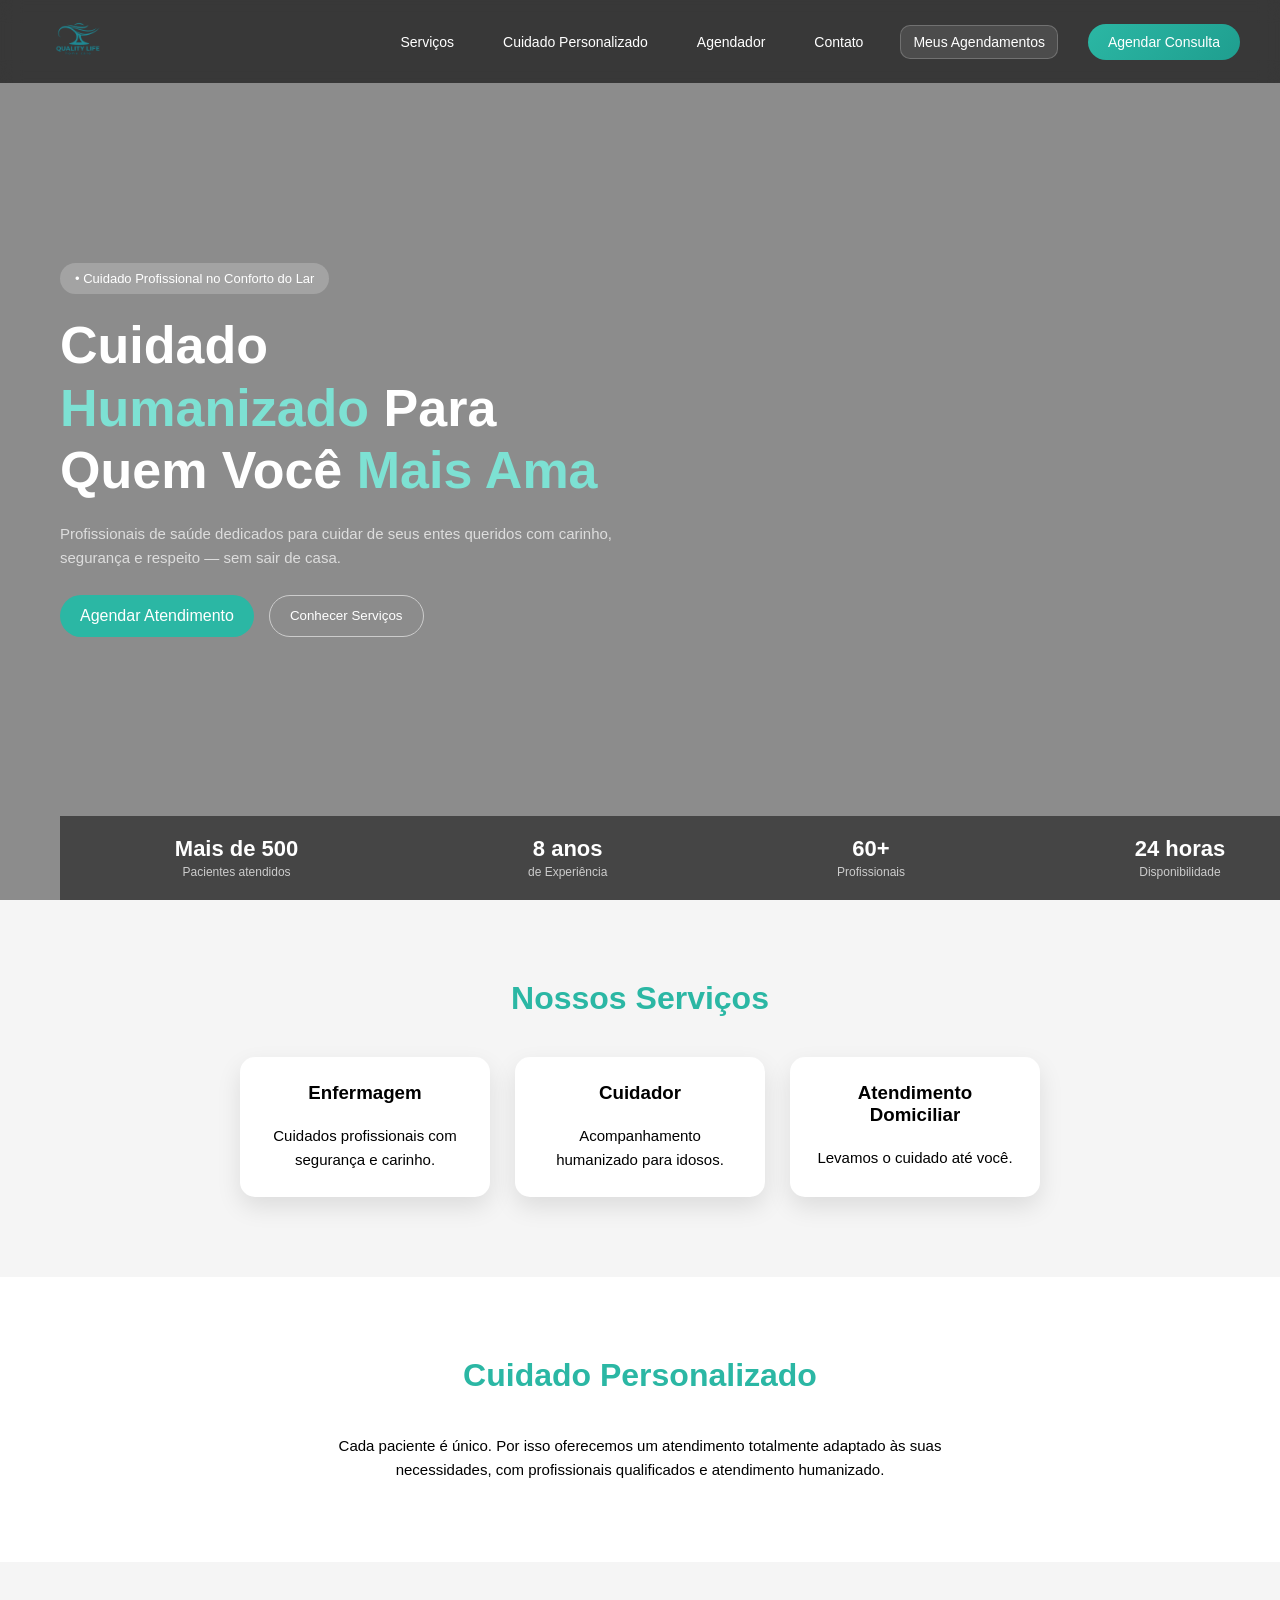
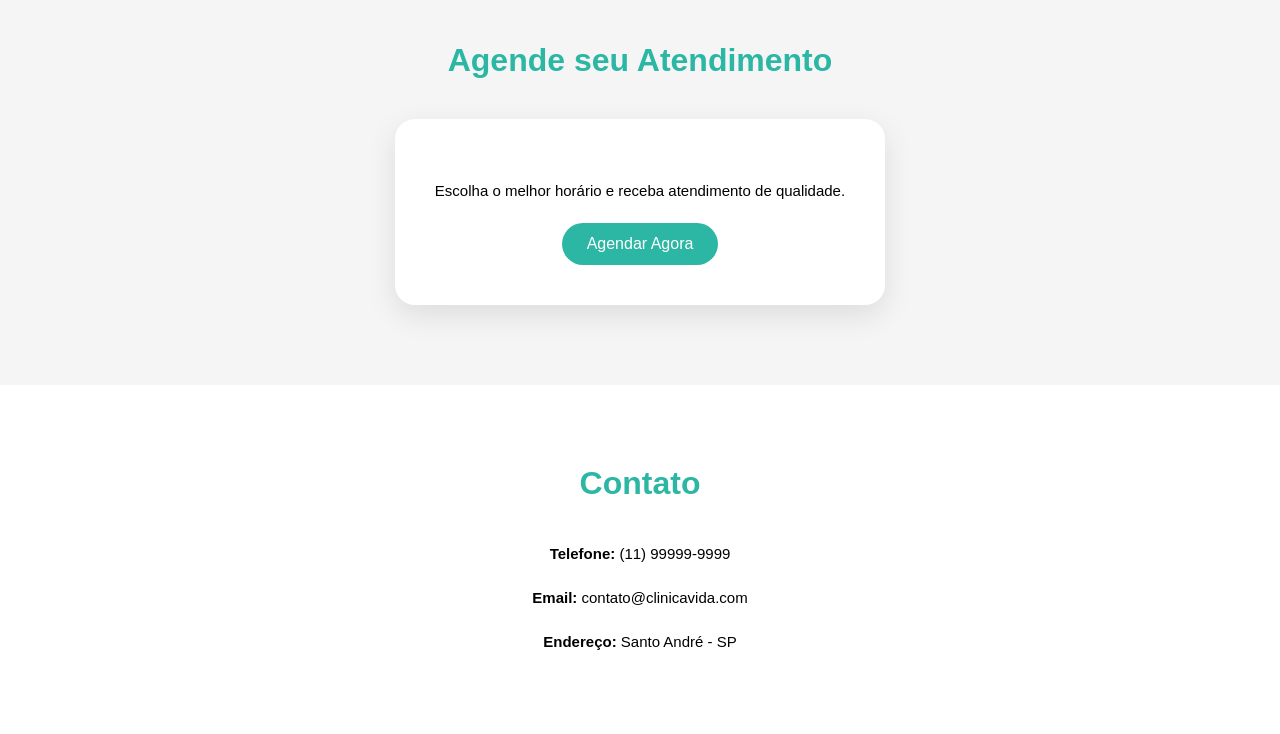
==== index.html @ 0085e65c "Atualização" ====
<!DOCTYPE html>
<html lang="pt-br">
<head>
<meta charset="UTF-8">
<meta name="viewport" content="width=device-width, initial-scale=1.0">
<link rel="stylesheet" href="styles.css">
<title>Quality Life</title>

</head>

<body>

<header class="navbar">
    <img src="img/Logotipo da Quality Life Home Care (1).png" alt="logo">

    <div class="nav-links">
<div class="menu">
    <a href="#servicos">Serviços</a>
    <a href="#cuidados">Cuidado Personalizado</a>
    <a href="#agendador">Agendador</a>
    <a href="#contato">Contato</a>
    <a href="meus-agendamentos.html" class="meus"> Meus Agendamentos</a>
</div>

        <a href="agendamento.html" class="btn-agendar">Agendar Consulta</a>
    </div>
</header>



<section class="hero">
    <div class="overlay"></div>
    
    <div class="content">
        <div class="tag">• Cuidado Profissional no Conforto do Lar</div>

        <h1>
            Cuidado <br>
            <span class="highlight">Humanizado</span> Para <br>
            Quem Você <span class="highlight">Mais Ama</span>
        </h1>

        <p>
            Profissionais de saúde dedicados para cuidar de seus entes queridos
            com carinho, segurança e respeito — sem sair de casa.
        </p>

        <div class="buttons">
            <a href="agendamento.html" class="btn-primary">Agendar Atendimento</a>
            <button class="btn-secondary">Conhecer Serviços</button>
        </div>
    </div>
    <div class="stats">
        <div class="stat">
            <h2>Mais de 500</h2>
            <span>Pacientes atendidos</span>
        </div>
        <div class="stat">
            <h2>8 anos</h2>
            <span>de Experiência</span>
        </div>
        <div class="stat">
            <h2>60+</h2>
            <span>Profissionais</span>
        </div>
        <div class="stat">
            <h2>24 horas</h2>
            <span>Disponibilidade</span>
        </div>
    </div>

</section>

<!-- SERVIÇOS -->
<section id="servicos" class="section">
    <h2> Nossos Serviços</h2>

    <div class="cards">
        <div class="card">
            <h3> Enfermagem</h3>
            <p>Cuidados profissionais com segurança e carinho.</p>
        </div>

        <div class="card">
            <h3> Cuidador</h3>
            <p>Acompanhamento humanizado para idosos.</p>
        </div>

        <div class="card">
            <h3> Atendimento Domiciliar</h3>
            <p>Levamos o cuidado até você.</p>
        </div>
    </div>
</section>

<!-- CUIDADO PERSONALIZADO -->
<section id="cuidados" class="section alt">
    <h2> Cuidado Personalizado</h2>

    <div class="texto">
        <p>
            Cada paciente é único. Por isso oferecemos um atendimento
            totalmente adaptado às suas necessidades, com profissionais
            qualificados e atendimento humanizado.
        </p>
    </div>
</section>

<!-- AGENDADOR -->
<section id="agendador" class="section">
    <h2> Agende seu Atendimento</h2>

    <div class="agendar-box">
        <p>Escolha o melhor horário e receba atendimento de qualidade.</p>
        <a href="agendamento.html" class="btn">Agendar Agora</a>
    </div>
</section>

<!-- CONTATO -->
<section id="contato" class="section alt">
    <h2> Contato</h2>

    <div class="contato-box">
        <p><strong>Telefone:</strong> (11) 99999-9999</p>
        <p><strong>Email:</strong> contato@clinicavida.com</p>
        <p><strong>Endereço:</strong> Santo André - SP</p>
    </div>
</section>


</body>
</html>
---- styles.css ----
* {
    margin: 0;
    padding: 0;
    box-sizing: border-box;
    font-family: Arial, sans-serif;
}

body {
    color: white;
}

/* NAVBAR */
.navbar {
    position: absolute;
    top: 0;
    width: 100%;
    padding: 20px 60px;
    display: flex;
    justify-content: space-between;
    align-items: center;
    z-index: 10;
}

.navbar img {
    width: 80px;
}

.nav-links {
    display: flex;
    gap: 30px;
    align-items: center;
}

.nav-links a {
    text-decoration: none;
    color: white;
    font-size: 14px;
}

.btn-top {
    background: #2bb7a4;
    padding: 10px 18px;
    border-radius: 20px;
    font-size: 14px;
}

/* HERO */
.hero {
    height: 100vh;
background: url('https://images.unsplash.com/photo-1612277795421-9bc7706a4a34?q=80&w=1920&auto=format&fit=crop') center/cover no-repeat;    display: flex;
    align-items: center;
    padding: 0 60px;
}

.overlay {
    position: absolute;
    width: 100%;
    height: 100%;
    background: rgba(0,0,0,0.45);
    top: 0;
    left: 0;
}

.content {
    position: relative;
    max-width: 600px;
}

/* TAG */
.tag {
    background: rgba(255,255,255,0.2);
    padding: 8px 15px;
    border-radius: 20px;
    display: inline-block;
    font-size: 13px;
    margin-bottom: 20px;
}

/* TITULO */
h1 {
    font-size: 52px;
    line-height: 1.2;
    font-weight: bold;
}

.highlight {
    color: #7de1d3;
}

/* TEXTO */
p {
    margin-top: 20px;
    font-size: 15px;
    line-height: 1.6;
    color: #ddd;
}

/* BOTÕES */
.buttons {
    margin-top: 25px;
    display: flex;
    gap: 15px;
}

.btn-primary {
    background: #2bb7a4;
    padding: 12px 20px;
    border-radius: 25px;
    border: none;
    color: white;
    cursor: pointer;
}

.btn-secondary {
    background: transparent;
    border: 1px solid #ccc;
    padding: 12px 20px;
    border-radius: 25px;
    color: white;
    cursor: pointer;
}

/* STATS */
.stats {
    position: absolute;
    bottom: 0;
    width: 100%;
    background: rgba(0,0,0,0.5);
    display: flex;
    justify-content: space-around;
    padding: 20px 0;
}

.stat {
    text-align: center;
}

.stat h2 {
    font-size: 22px;
}

.stat span {
    font-size: 12px;
    color: #ccc;
}

.btn-primary {
    display: inline-block;
    text-decoration: none;
    background: #2bb7a4;
    padding: 12px 20px;
    border-radius: 25px;
    color: white;
    cursor: pointer;
}

.navbar {
    position: fixed;
    top: 0;
    width: 100%;
    padding: 15px 40px;

    display: flex;
    justify-content: space-between;
    align-items: center;

    background: rgba(0, 0, 0, 0.6);
    backdrop-filter: blur(10px);

    z-index: 1000;
}

/* LOGO */
.logo {
    color: #2bb7a4;
    font-weight: bold;
    font-size: 18px;
}

/* MENU */
.menu {
    display: flex;
    gap: 25px;
    align-items: center;
}

/* LINKS */
.menu a {
    position: relative;
    text-decoration: none;
    color: white;
    font-size: 14px;
    transition: 0.3s;
}

/* LINHA ANIMADA */
.menu a::after {
    content: "";
    position: absolute;
    width: 0%;
    height: 2px;
    bottom: -5px;
    left: 0;
    background: #2bb7a4;
    transition: 0.3s;
}

.menu a:hover::after {
    width: 100%;
}

.menu a:hover {
    color: #2bb7a4;
}

/* BOTÃO */
.btn-agendar {
    padding: 10px 20px;
    background: linear-gradient(135deg, #2bb7a4, #1f9e8f);
    border-radius: 25px;
    color: white;
    text-decoration: none;
    transition: 0.3s;
}

.btn-agendar:hover {
    transform: scale(1.08);
    box-shadow: 0 10px 25px rgba(43,183,164,0.5);
}

.menu {
    display: flex;
    gap: 25px;
    align-items: center;
}

/* LINKS */
.menu a {
    display: flex;
    align-items: center;
    gap: 6px;

    text-decoration: none;
    color: white;
    font-size: 14px;
    padding: 8px 12px;

    border-radius: 10px;
    transition: all 0.3s ease;
}

/* HOVER PADRÃO */
.menu a:hover {
    background: rgba(43,183,164,0.15);
    color: #2bb7a4;
}

/* ÍCONES */
.menu a span {
    font-size: 16px;
}

/* DESTAQUE "MEUS AGENDAMENTOS" */
.menu .meus {
    background: rgba(255,255,255,0.1);
    border: 1px solid rgba(255,255,255,0.2);
}

.menu .meus:hover {
    background: #2bb7a4;
    color: white;
    transform: scale(1.05);
}


.section {
    padding: 80px 40px;
    text-align: center;
    color: #000000;
    background: #f5f5f5;
}

.section.alt {
    background: #ffffff;
}

.section h2 {
    font-size: 32px;
    margin-bottom: 40px;
    color: #2bb7a4;
}

/* CARDS */
.cards {
    display: flex;
    justify-content: center;
    gap: 25px;
    flex-wrap: wrap;
    color: #000000;
}

.card {
    background: white;
    padding: 25px;
    border-radius: 15px;
    width: 250px;
    box-shadow: 0 10px 25px rgba(0,0,0,0.1);
    transition: 0.3s;
}

.card:hover {
    transform: translateY(-8px);
    box-shadow: 0 15px 35px rgba(43,183,164,0.3);
}

/* TEXTO */
.texto {
    max-width: 700px;
    margin: auto;
    font-size: 18px;
    line-height: 1.6;
    color: #000000;
}

/* AGENDAR */
.agendar-box {
    background: white;
    padding: 40px;
    border-radius: 20px;
    display: inline-block;
    box-shadow: 0 10px 30px rgba(0,0,0,0.1);
    color: #000000;
}

.btn {
    display: inline-block;
    margin-top: 20px;
    padding: 12px 25px;
    background: #2bb7a4;
    color: white;
    border-radius: 25px;
    text-decoration: none;
    transition: 0.3s;
}

.btn:hover {
    transform: scale(1.05);
    box-shadow: 0 10px 25px rgba(43,183,164,0.4);
}

/* CONTATO */
.contato-box {
    font-size: 18px;
    line-height: 1.8;
    color: #000000;
}

.card p{
    color: #000000;
}

.texto p{
    color: #000000;
}

.agendar-box p{
    color: #000000;
}

.contato-box p{
    color: #000000;
}

html {
    scroll-behavior: smooth;
}

/* ========================= */
/* RESPONSIVIDADE CELULAR */
/* ========================= */

@media(max-width: 1024px){

    .navbar{
        padding: 15px 20px;
        flex-direction: column;
        gap: 15px;
    }

    .nav-links{
        width: 100%;
        flex-direction: column;
        gap: 15px;
    }

    .menu{
        width: 100%;
        justify-content: center;
        flex-wrap: wrap;
        gap: 10px;
    }

    .btn-agendar{
        width: 100%;
        text-align: center;
    }

    .hero{
        padding: 120px 25px 180px;
        height: auto;
        min-height: 100vh;
    }

    h1{
        font-size: 42px;
    }

    .stats{
        position: relative;
        margin-top: 50px;

        display: grid;
        grid-template-columns: repeat(2,1fr);

        gap: 20px;

        padding: 25px;
    }

    .section{
        padding: 70px 20px;
    }
}

@media(max-width: 768px){

    .navbar img{
        width: 65px;
    }

    .menu{
        flex-direction: column;
        align-items: stretch;
    }

    .menu a{
        justify-content: center;
        width: 100%;
    }

    .hero{
        text-align: center;
        justify-content: center;
        padding: 140px 20px 80px;
    }

    .content{
        max-width: 100%;
    }

    h1{
        font-size: 34px;
        line-height: 1.3;
    }

    p{
        font-size: 14px;
    }

    .buttons{
        flex-direction: column;
        width: 100%;
    }

    .btn-primary,
    .btn-secondary{
        width: 100%;
        text-align: center;
    }

    .stats{
        grid-template-columns: 1fr;
    }

    .stat h2{
        font-size: 20px;
    }

    .cards{
        flex-direction: column;
        align-items: center;
    }

    .card{
        width: 100%;
        max-width: 350px;
    }

    .agendar-box{
        width: 100%;
        padding: 30px 20px;
    }

    .contato-box{
        font-size: 16px;
    }

    .section h2{
        font-size: 28px;
    }

    .texto{
        font-size: 16px;
    }
}

@media(max-width: 480px){

    .navbar{
        padding: 12px;
    }

    h1{
        font-size: 28px;
    }

    .tag{
        font-size: 11px;
    }

    .btn-primary,
    .btn-secondary,
    .btn,
    .btn-agendar{
        padding: 14px;
        font-size: 14px;
    }

    .section{
        padding: 60px 15px;
    }

    .section h2{
        font-size: 24px;
    }

    .card{
        padding: 20px;
    }

    .agendar-box{
        border-radius: 15px;
    }
}
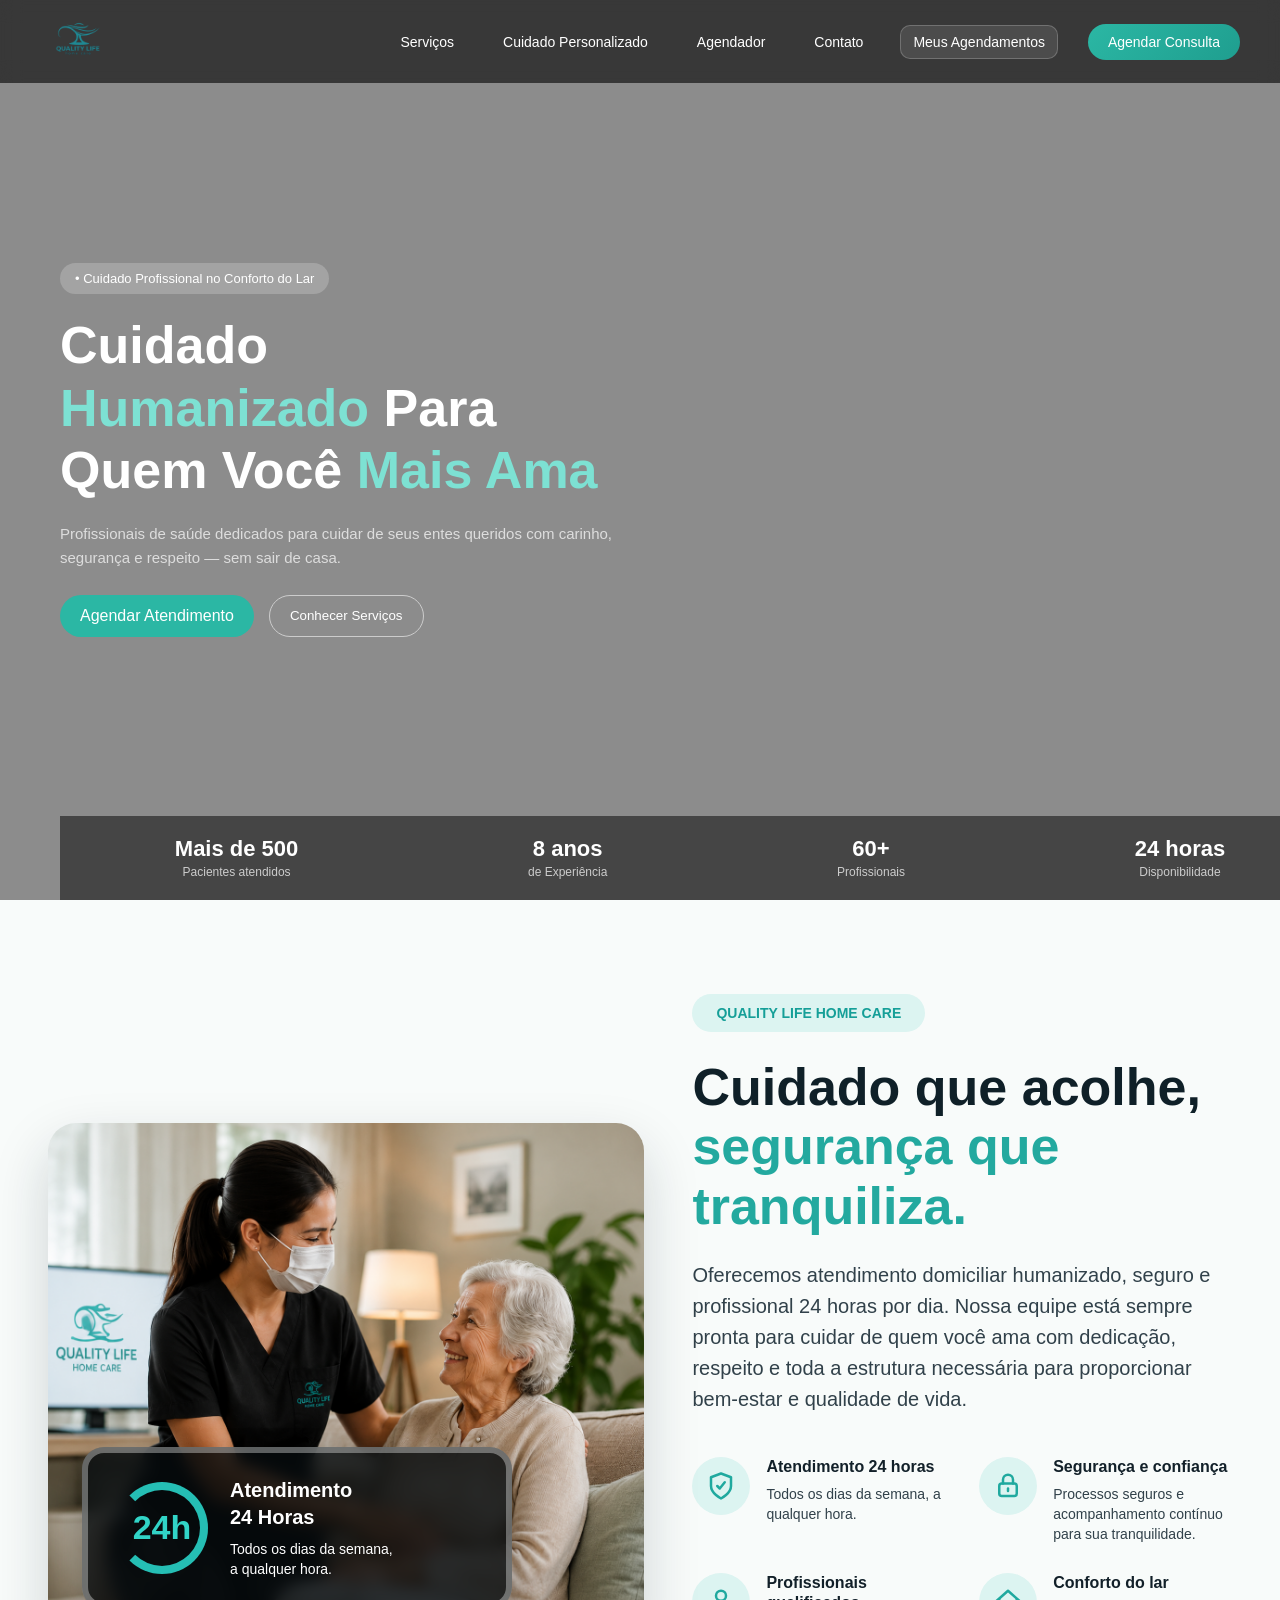
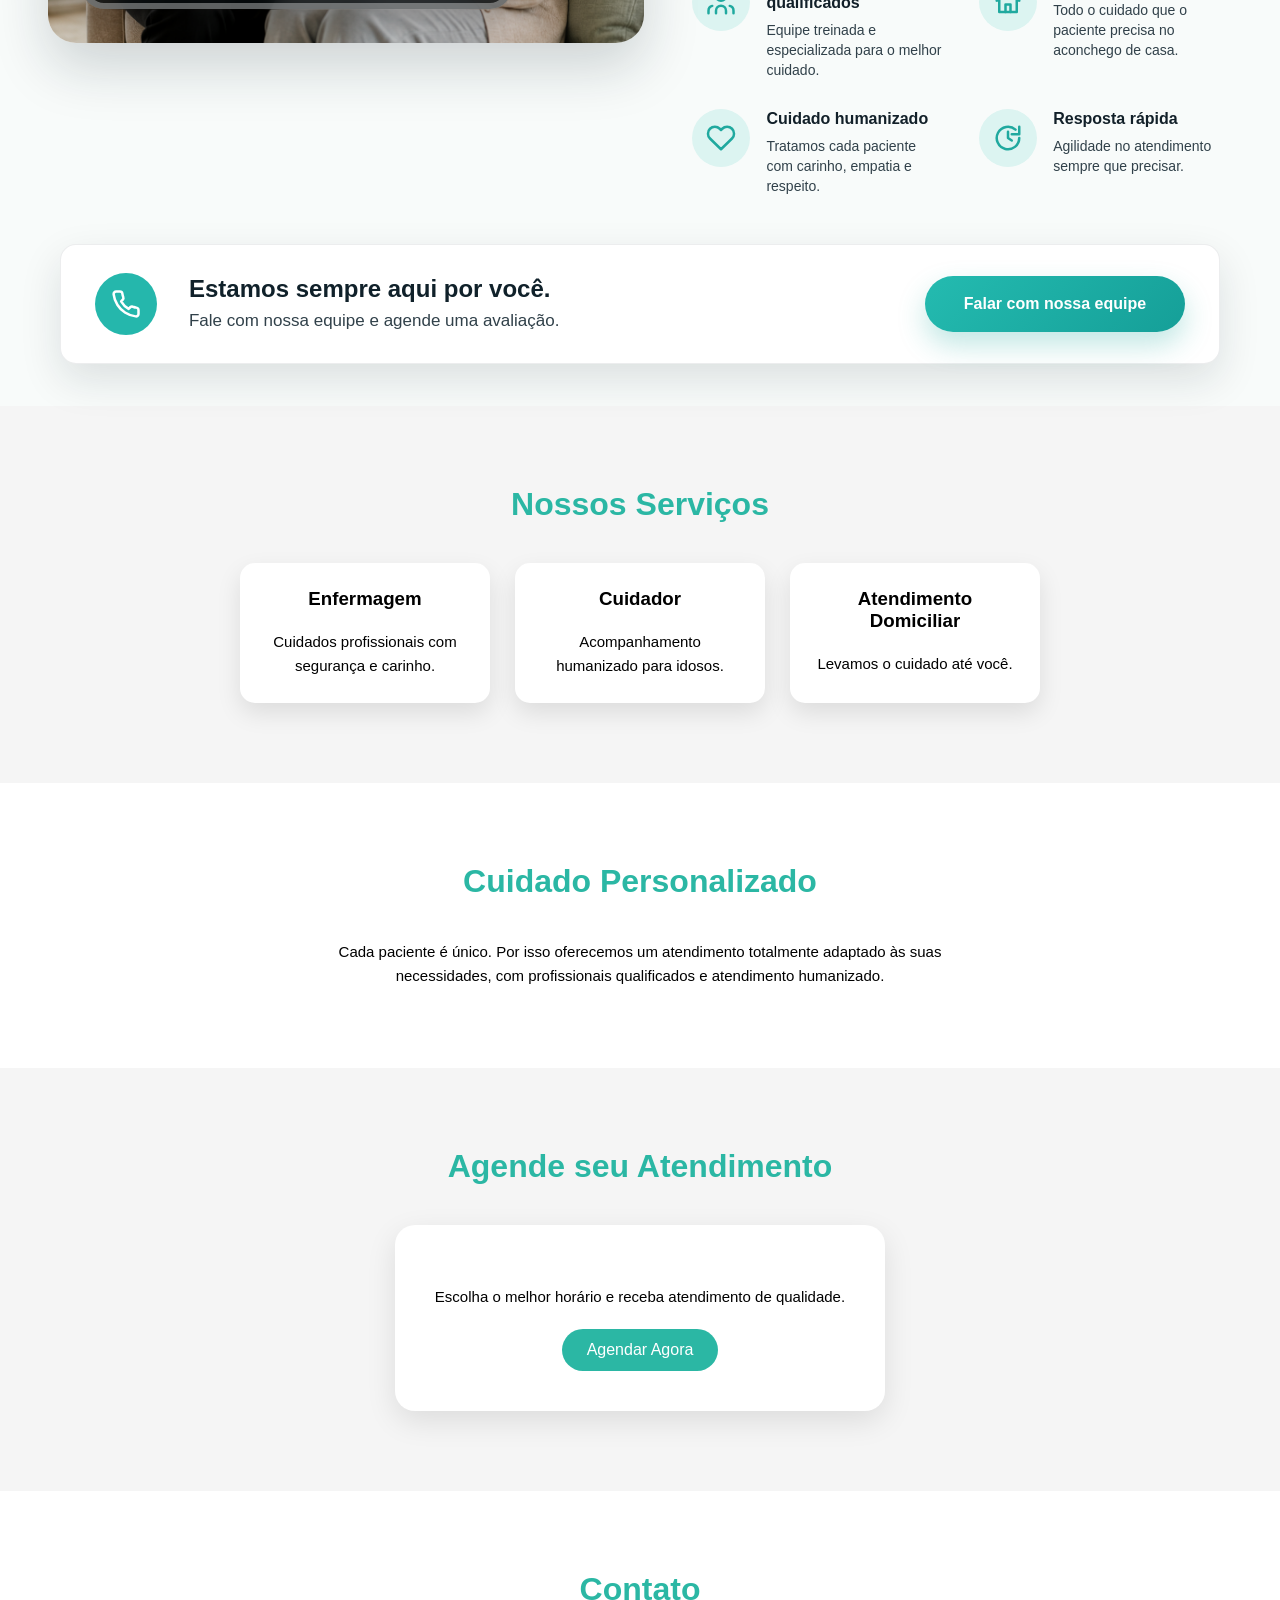
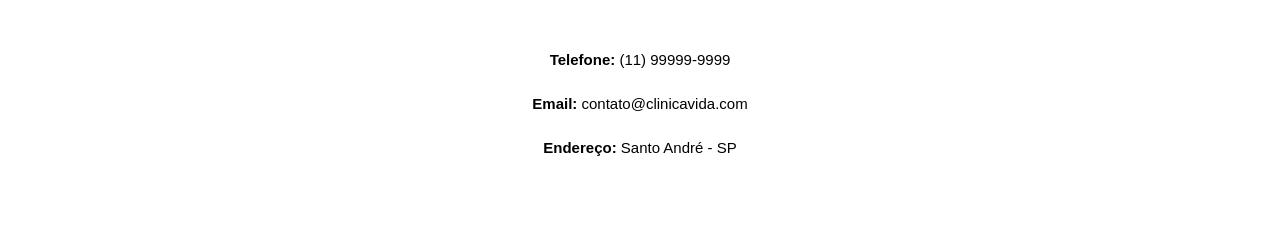
==== commit b83e4ffd: "Atualização" ====
--- a/index.html
+++ b/index.html
@@ -71,6 +71,134 @@
 
 </section>
 
+<!-- DESTAQUE HOME CARE -->
+<section class="home-care-showcase">
+    <div class="showcase-media">
+        <img src="img/cuidadora.png" alt="Cuidadora atendendo paciente em casa">
+
+        <div class="showcase-hours">
+            <div class="hours-icon">24h</div>
+            <div>
+                <h3>Atendimento<br>24 Horas</h3>
+                <p>Todos os dias da semana,<br>a qualquer hora.</p>
+            </div>
+        </div>
+    </div>
+
+    <div class="showcase-content">
+        <span class="showcase-tag">QUALITY LIFE HOME CARE</span>
+
+        <h2>
+            Cuidado que acolhe,<br>
+            <strong>seguran&ccedil;a que tranquiliza.</strong>
+        </h2>
+
+        <p class="showcase-text">
+            Oferecemos atendimento domiciliar humanizado, seguro e profissional
+            24 horas por dia. Nossa equipe est&aacute; sempre pronta para cuidar de quem
+            voc&ecirc; ama com dedica&ccedil;&atilde;o, respeito e toda a estrutura necess&aacute;ria
+            para proporcionar bem-estar e qualidade de vida.
+        </p>
+
+        <div class="showcase-benefits">
+            <div class="benefit">
+                <span class="benefit-icon">
+                    <svg viewBox="0 0 24 24" aria-hidden="true">
+                        <path d="M12 22s8-4 8-10V5l-8-3-8 3v7c0 6 8 10 8 10Z"></path>
+                        <path d="M9 12l2 2 4-5"></path>
+                    </svg>
+                </span>
+                <div>
+                    <h3>Atendimento 24 horas</h3>
+                    <p>Todos os dias da semana, a qualquer hora.</p>
+                </div>
+            </div>
+
+            <div class="benefit">
+                <span class="benefit-icon">
+                    <svg viewBox="0 0 24 24" aria-hidden="true">
+                        <rect x="5" y="10" width="14" height="10" rx="2"></rect>
+                        <path d="M8 10V7a4 4 0 0 1 8 0v3"></path>
+                        <path d="M12 14v2"></path>
+                    </svg>
+                </span>
+                <div>
+                    <h3>Seguran&ccedil;a e confian&ccedil;a</h3>
+                    <p>Processos seguros e acompanhamento cont&iacute;nuo para sua tranquilidade.</p>
+                </div>
+            </div>
+
+            <div class="benefit">
+                <span class="benefit-icon">
+                    <svg viewBox="0 0 24 24" aria-hidden="true">
+                        <path d="M16 21v-2a4 4 0 0 0-8 0v2"></path>
+                        <circle cx="12" cy="7" r="4"></circle>
+                        <path d="M22 21v-2a4 4 0 0 0-3-3.87"></path>
+                        <path d="M2 21v-2a4 4 0 0 1 3-3.87"></path>
+                    </svg>
+                </span>
+                <div>
+                    <h3>Profissionais qualificados</h3>
+                    <p>Equipe treinada e especializada para o melhor cuidado.</p>
+                </div>
+            </div>
+
+            <div class="benefit">
+                <span class="benefit-icon">
+                    <svg viewBox="0 0 24 24" aria-hidden="true">
+                        <path d="M3 11l9-8 9 8"></path>
+                        <path d="M5 10v10h14V10"></path>
+                        <path d="M10 20v-6h4v6"></path>
+                    </svg>
+                </span>
+                <div>
+                    <h3>Conforto do lar</h3>
+                    <p>Todo o cuidado que o paciente precisa no aconchego de casa.</p>
+                </div>
+            </div>
+
+            <div class="benefit">
+                <span class="benefit-icon">
+                    <svg viewBox="0 0 24 24" aria-hidden="true">
+                        <path d="M20.8 4.6a5.5 5.5 0 0 0-7.8 0L12 5.6l-1-1a5.5 5.5 0 0 0-7.8 7.8l1 1L12 21l7.8-7.6 1-1a5.5 5.5 0 0 0 0-7.8Z"></path>
+                    </svg>
+                </span>
+                <div>
+                    <h3>Cuidado humanizado</h3>
+                    <p>Tratamos cada paciente com carinho, empatia e respeito.</p>
+                </div>
+            </div>
+
+            <div class="benefit">
+                <span class="benefit-icon">
+                    <svg viewBox="0 0 24 24" aria-hidden="true">
+                        <path d="M21 12a9 9 0 1 1-3-6.7"></path>
+                        <path d="M21 3v6h-6"></path>
+                        <path d="M12 7v5l3 2"></path>
+                    </svg>
+                </span>
+                <div>
+                    <h3>Resposta r&aacute;pida</h3>
+                    <p>Agilidade no atendimento sempre que precisar.</p>
+                </div>
+            </div>
+        </div>
+    </div>
+
+    <div class="showcase-contact">
+        <div class="contact-icon">
+            <svg viewBox="0 0 24 24" aria-hidden="true">
+                <path d="M22 16.9v3a2 2 0 0 1-2.2 2 19.8 19.8 0 0 1-8.6-3.1 19.4 19.4 0 0 1-6-6A19.8 19.8 0 0 1 2.1 4.2 2 2 0 0 1 4.1 2h3a2 2 0 0 1 2 1.7c.1 1 .4 2 .7 2.8a2 2 0 0 1-.4 2.1L8.1 9.9a16 16 0 0 0 6 6l1.3-1.3a2 2 0 0 1 2.1-.4c.9.3 1.8.6 2.8.7A2 2 0 0 1 22 16.9Z"></path>
+            </svg>
+        </div>
+        <div>
+            <h3>Estamos sempre aqui por voc&ecirc;.</h3>
+            <p>Fale com nossa equipe e agende uma avalia&ccedil;&atilde;o.</p>
+        </div>
+        <a href="https://wa.me/5511999999999" class="showcase-whatsapp">Falar com nossa equipe</a>
+    </div>
+</section>
+
 <!-- SERVIÇOS -->
 <section id="servicos" class="section">
     <h2> Nossos Serviços</h2>
@@ -129,4 +257,4 @@
 
 
 </body>
-</html>+</html>
--- a/styles.css
+++ b/styles.css
@@ -375,6 +375,216 @@
     scroll-behavior: smooth;
 }
 
+/* DESTAQUE HOME CARE */
+.home-care-showcase {
+    display: grid;
+    grid-template-columns: minmax(320px, 1.05fr) minmax(320px, 0.95fr);
+    gap: 48px;
+    align-items: center;
+    padding: 70px 48px 42px;
+    background: #f8fbfa;
+    color: #10212a;
+}
+
+.showcase-media {
+    position: relative;
+    min-height: 520px;
+    border-radius: 28px;
+    overflow: hidden;
+    box-shadow: 0 24px 55px rgba(16, 33, 42, 0.18);
+}
+
+.showcase-media img {
+    width: 100%;
+    height: 100%;
+    min-height: 520px;
+    display: block;
+    object-fit: cover;
+}
+
+.showcase-hours {
+    position: absolute;
+    left: 34px;
+    bottom: 34px;
+    display: flex;
+    align-items: center;
+    gap: 22px;
+    width: min(430px, calc(100% - 68px));
+    padding: 24px 28px;
+    border: 6px solid rgba(255, 255, 255, 0.35);
+    border-radius: 22px;
+    background: rgba(7, 12, 14, 0.82);
+    backdrop-filter: blur(8px);
+    box-shadow: 0 18px 35px rgba(0, 0, 0, 0.28);
+}
+
+.hours-icon {
+    flex: 0 0 92px;
+    width: 92px;
+    height: 92px;
+    border: 8px solid #25beb4;
+    border-left-color: transparent;
+    border-radius: 50%;
+    display: grid;
+    place-items: center;
+    color: #31d4c7;
+    font-size: 34px;
+    font-weight: 800;
+}
+
+.showcase-hours h3 {
+    color: white;
+    font-size: 20px;
+    line-height: 1.35;
+}
+
+.showcase-hours p {
+    margin-top: 8px;
+    color: white;
+    font-size: 14px;
+    line-height: 1.45;
+}
+
+.showcase-content {
+    align-self: start;
+    padding-top: 24px;
+}
+
+.showcase-tag {
+    display: inline-block;
+    margin-bottom: 26px;
+    padding: 11px 24px;
+    border-radius: 999px;
+    background: #dcf4f1;
+    color: #159f98;
+    font-size: 14px;
+    font-weight: 800;
+}
+
+.showcase-content h2 {
+    color: #0f2028;
+    font-size: 52px;
+    line-height: 1.14;
+    letter-spacing: 0;
+}
+
+.showcase-content h2 strong {
+    display: inline-block;
+    color: #23a99f;
+}
+
+.showcase-text {
+    max-width: 650px;
+    margin-top: 24px;
+    color: #31414a;
+    font-size: 20px;
+    line-height: 1.55;
+}
+
+.showcase-benefits {
+    display: grid;
+    grid-template-columns: repeat(2, minmax(0, 1fr));
+    gap: 28px 34px;
+    margin-top: 42px;
+}
+
+.benefit {
+    display: grid;
+    grid-template-columns: 58px 1fr;
+    gap: 16px;
+    align-items: start;
+}
+
+.benefit-icon,
+.contact-icon {
+    display: grid;
+    place-items: center;
+    width: 58px;
+    height: 58px;
+    border-radius: 50%;
+    background: #dcf4f1;
+    color: #20a99f;
+    font-weight: 800;
+}
+
+.benefit-icon svg,
+.contact-icon svg {
+    width: 30px;
+    height: 30px;
+    fill: none;
+    stroke: currentColor;
+    stroke-width: 2;
+    stroke-linecap: round;
+    stroke-linejoin: round;
+}
+
+.benefit h3 {
+    color: #122029;
+    font-size: 16px;
+    line-height: 1.25;
+}
+
+.benefit p {
+    margin-top: 7px;
+    color: #31414a;
+    font-size: 14px;
+    line-height: 1.45;
+}
+
+.showcase-contact {
+    grid-column: 1 / -1;
+    display: grid;
+    grid-template-columns: 72px 1fr auto;
+    gap: 22px;
+    align-items: center;
+    width: min(1160px, 100%);
+    margin: 0 auto;
+    padding: 28px 34px;
+    border: 1px solid rgba(16, 33, 42, 0.08);
+    border-radius: 16px;
+    background: white;
+    box-shadow: 0 16px 42px rgba(16, 33, 42, 0.12);
+}
+
+.showcase-contact .contact-icon {
+    width: 62px;
+    height: 62px;
+    background: #25b7ac;
+    color: white;
+    font-size: 18px;
+}
+
+.showcase-contact h3 {
+    color: #10212a;
+    font-size: 24px;
+}
+
+.showcase-contact p {
+    margin-top: 4px;
+    color: #31414a;
+    font-size: 17px;
+}
+
+.showcase-whatsapp {
+    display: inline-flex;
+    align-items: center;
+    justify-content: center;
+    min-width: 260px;
+    padding: 19px 30px;
+    border-radius: 999px;
+    background: linear-gradient(135deg, #24bbb0, #159f98);
+    color: white;
+    font-size: 16px;
+    font-weight: 700;
+    text-decoration: none;
+    box-shadow: 0 13px 28px rgba(32, 169, 159, 0.28);
+}
+
+.showcase-whatsapp:hover {
+    transform: translateY(-2px);
+    box-shadow: 0 18px 35px rgba(32, 169, 159, 0.35);
+}
+
 /* ========================= */
 /* RESPONSIVIDADE CELULAR */
 /* ========================= */
@@ -430,6 +640,29 @@
     .section{
         padding: 70px 20px;
     }
+
+    .home-care-showcase {
+        grid-template-columns: 1fr;
+        padding: 60px 28px 36px;
+        gap: 34px;
+    }
+
+    .showcase-content {
+        padding-top: 0;
+    }
+
+    .showcase-content h2 {
+        font-size: 44px;
+    }
+
+    .showcase-contact {
+        grid-template-columns: 62px 1fr;
+    }
+
+    .showcase-whatsapp {
+        grid-column: 1 / -1;
+        width: 100%;
+    }
 }
 
 @media(max-width: 768px){
@@ -511,6 +744,54 @@
 
     .texto{
         font-size: 16px;
+    }
+
+    .home-care-showcase {
+        padding: 46px 18px 30px;
+    }
+
+    .showcase-media,
+    .showcase-media img {
+        min-height: 430px;
+    }
+
+    .showcase-hours {
+        left: 18px;
+        bottom: 18px;
+        width: calc(100% - 36px);
+        padding: 18px;
+        gap: 14px;
+    }
+
+    .hours-icon {
+        flex-basis: 72px;
+        width: 72px;
+        height: 72px;
+        border-width: 6px;
+        font-size: 26px;
+    }
+
+    .showcase-content h2 {
+        font-size: 36px;
+    }
+
+    .showcase-text {
+        font-size: 17px;
+    }
+
+    .showcase-benefits {
+        grid-template-columns: 1fr;
+        gap: 22px;
+    }
+
+    .showcase-contact {
+        grid-template-columns: 1fr;
+        text-align: center;
+        padding: 26px 20px;
+    }
+
+    .showcase-contact .contact-icon {
+        margin: 0 auto;
     }
 }
 
@@ -551,4 +832,52 @@
     .agendar-box{
         border-radius: 15px;
     }
-}+
+    .showcase-media,
+    .showcase-media img {
+        min-height: 360px;
+        border-radius: 22px;
+    }
+
+    .showcase-hours {
+        align-items: flex-start;
+    }
+
+    .showcase-hours h3 {
+        font-size: 17px;
+    }
+
+    .showcase-hours p {
+        font-size: 12px;
+    }
+
+    .hours-icon {
+        flex-basis: 62px;
+        width: 62px;
+        height: 62px;
+        font-size: 22px;
+    }
+
+    .showcase-tag {
+        font-size: 12px;
+        padding: 10px 16px;
+    }
+
+    .showcase-content h2 {
+        font-size: 30px;
+    }
+
+    .benefit {
+        grid-template-columns: 50px 1fr;
+    }
+
+    .benefit-icon {
+        width: 50px;
+        height: 50px;
+    }
+
+    .showcase-whatsapp {
+        min-width: 0;
+        padding: 16px;
+    }
+}
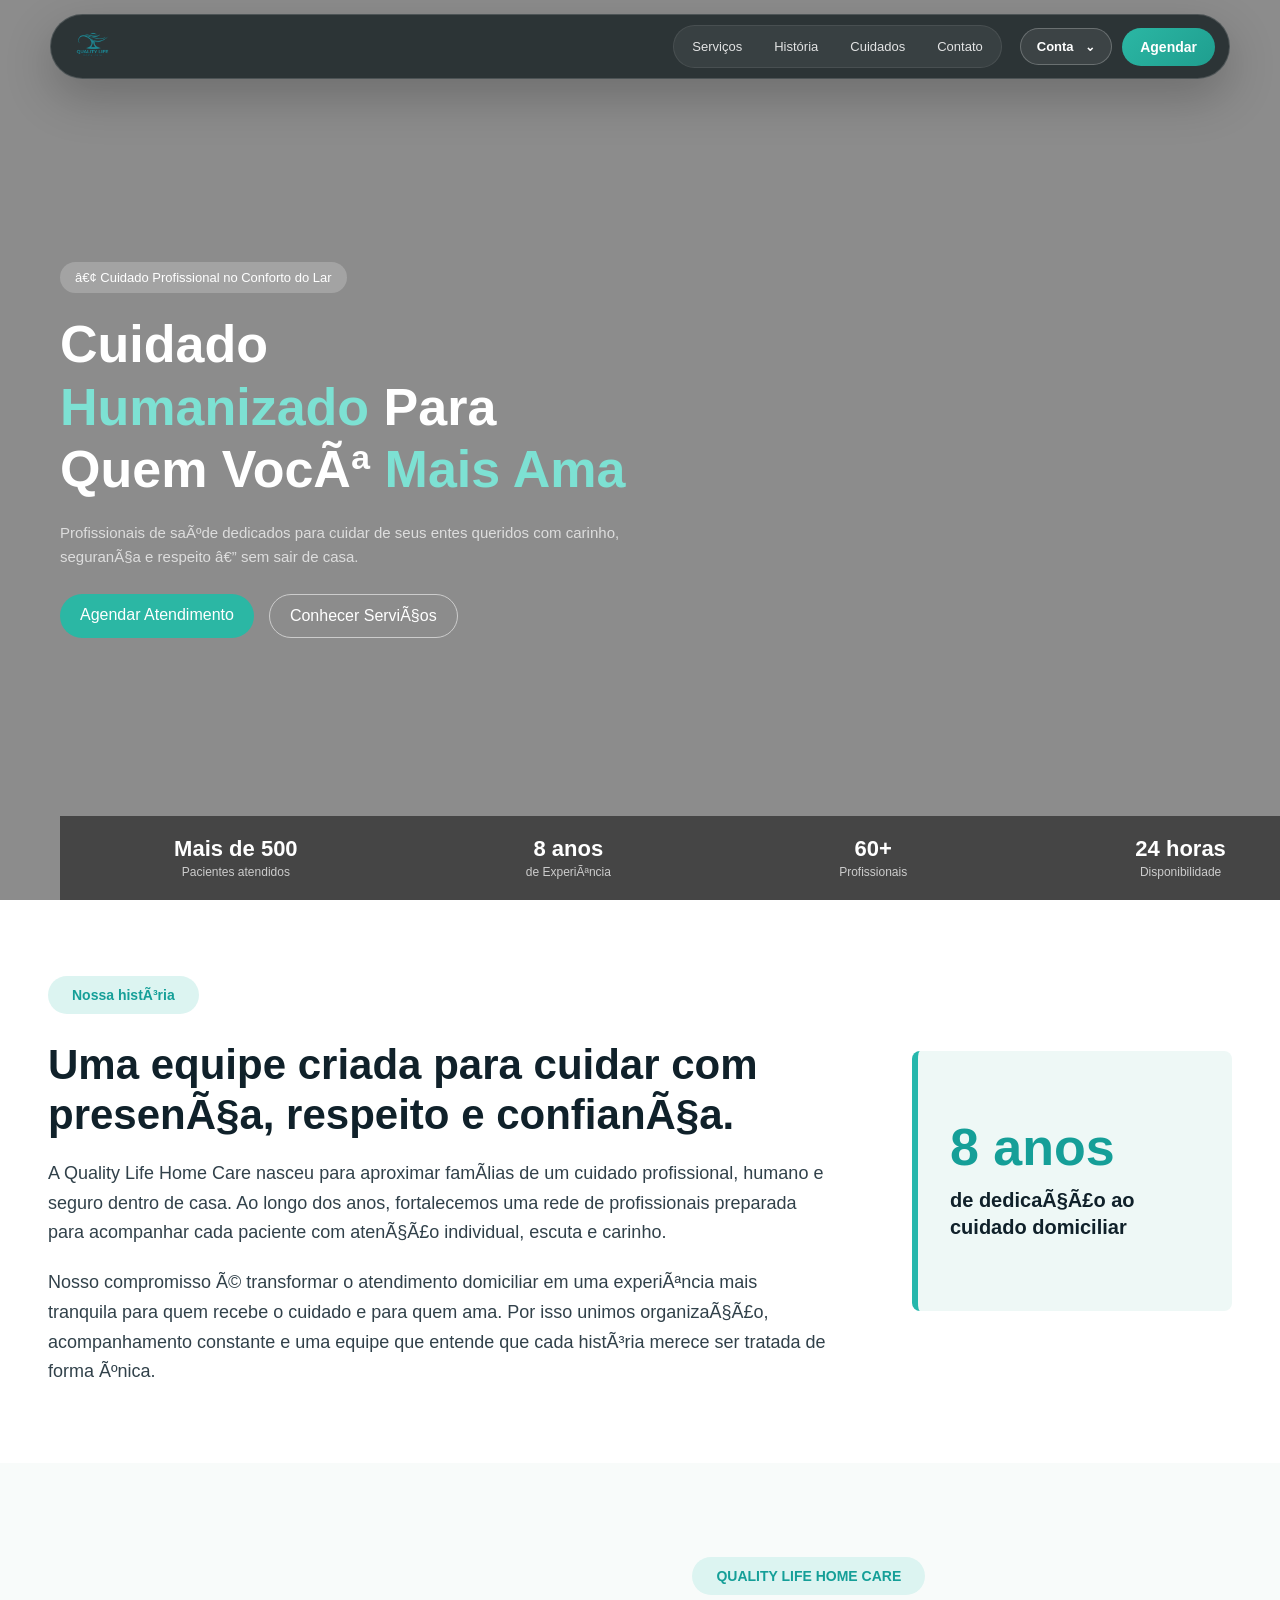
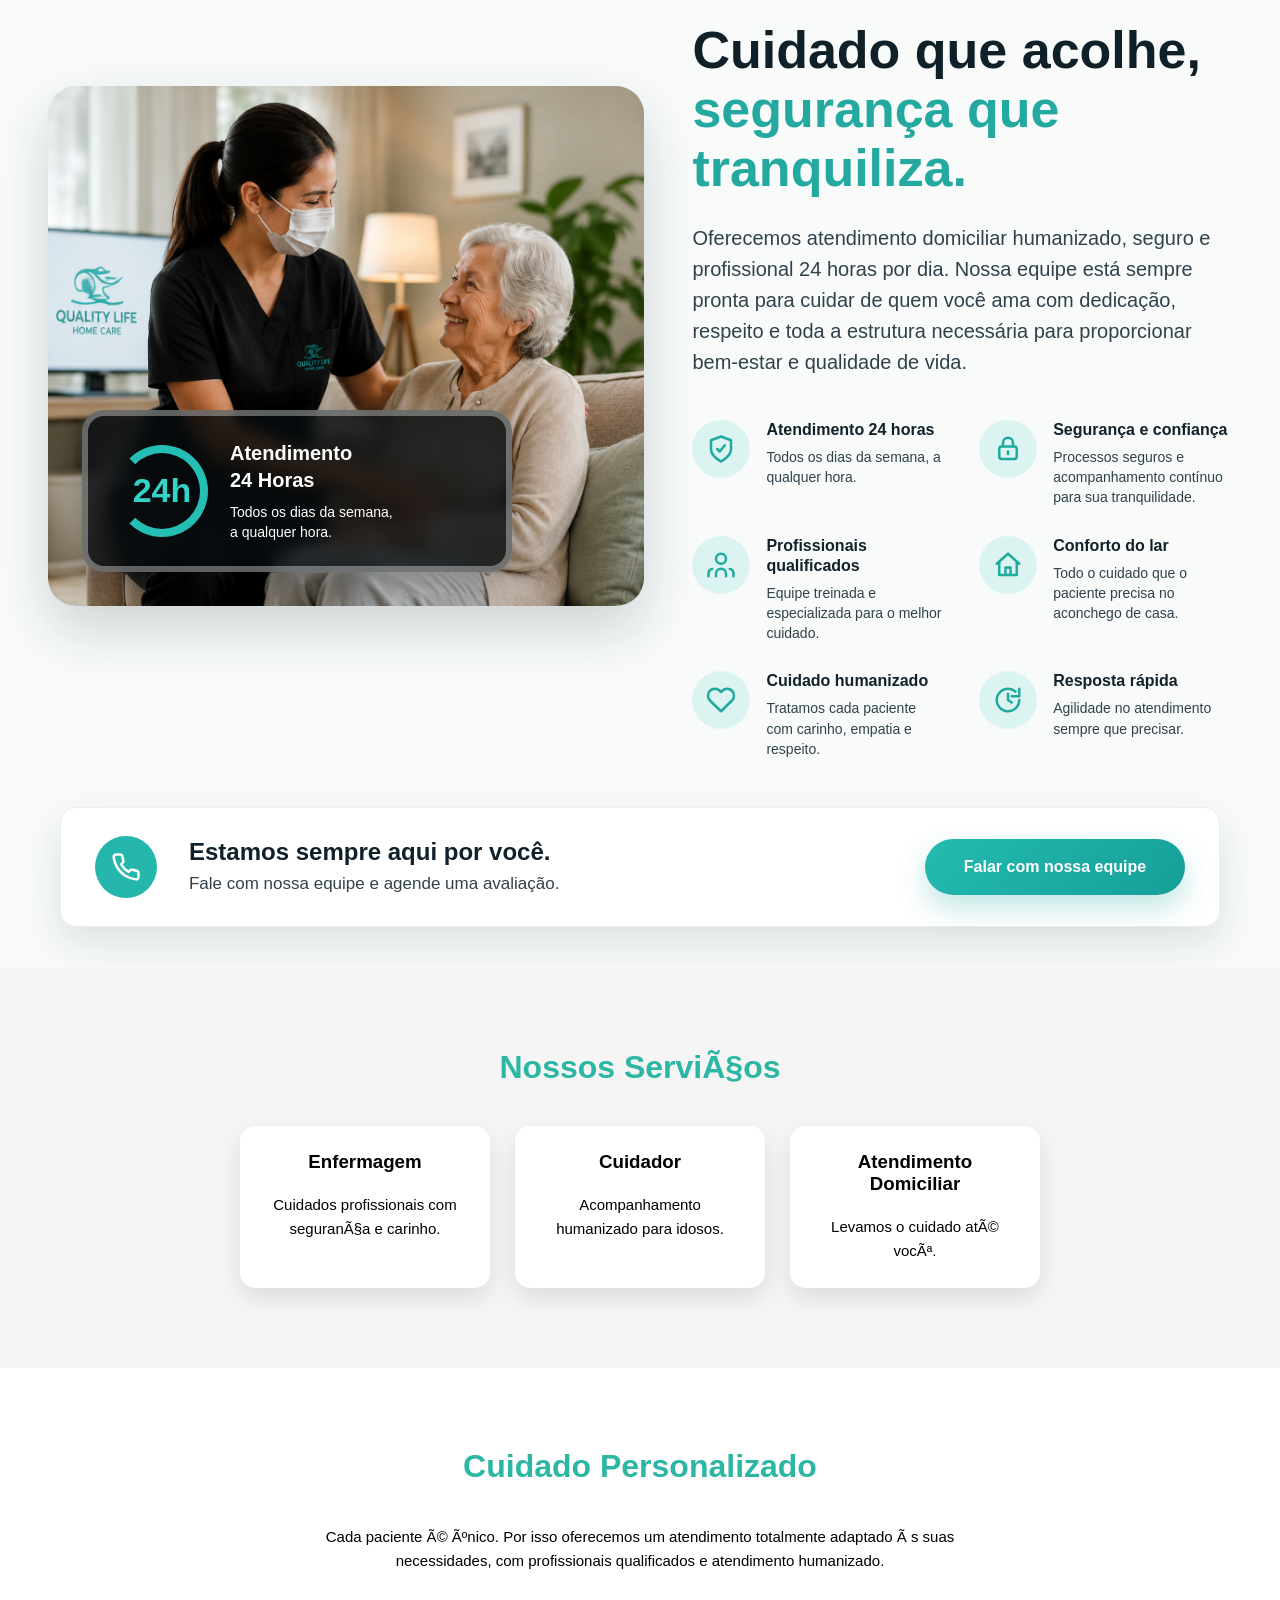
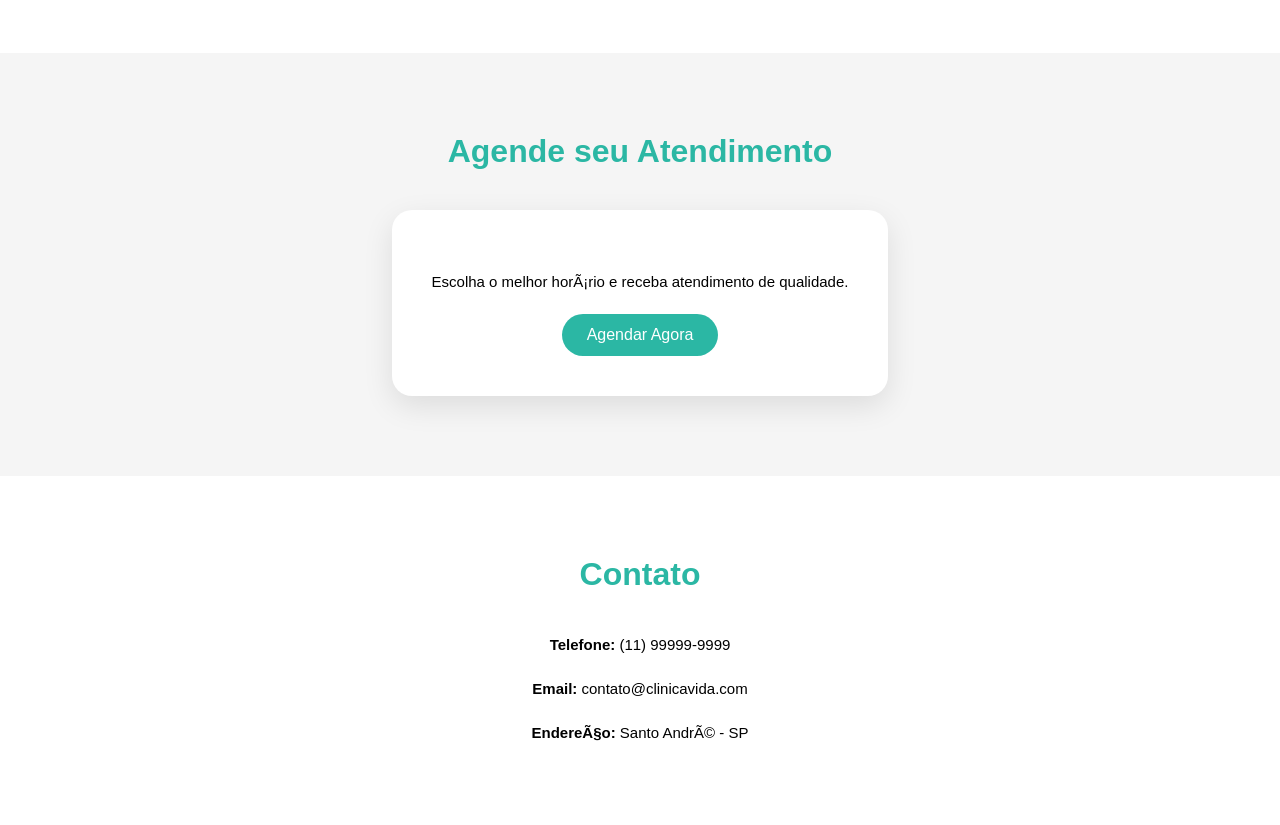
==== commit e4e03587: "Atualização" ====
--- a/index.html
+++ b/index.html
@@ -14,15 +14,26 @@
     <img src="img/Logotipo da Quality Life Home Care (1).png" alt="logo">
 
     <div class="nav-links">
-<div class="menu">
-    <a href="#servicos">Serviços</a>
-    <a href="#cuidados">Cuidado Personalizado</a>
-    <a href="#agendador">Agendador</a>
-    <a href="#contato">Contato</a>
-    <a href="meus-agendamentos.html" class="meus"> Meus Agendamentos</a>
-</div>
-
-        <a href="agendamento.html" class="btn-agendar">Agendar Consulta</a>
+        <nav class="menu" aria-label="Menu principal">
+            <a href="#servicos">Serviços</a>
+            <a href="#historia">História</a>
+            <a href="#cuidados">Cuidados</a>
+            <a href="#contato">Contato</a>
+        </nav>
+
+        <div class="nav-actions">
+            <div class="account-menu" id="accountMenu">
+                <button class="account-toggle" id="accountToggle" type="button" aria-expanded="false">
+                    Conta
+                </button>
+                <div class="account-dropdown" id="accountDropdown">
+                    <a href="login.html" id="accountLoginLink">Login</a>
+                    <a href="meus-agendamentos.html">Meus agendamentos</a>
+                    <a href="historico-agendamentos.html">Histórico</a>
+                </div>
+            </div>
+            <a href="agendamento.html" class="btn-agendar">Agendar</a>
+        </div>
     </div>
 </header>
 
@@ -32,22 +43,22 @@
     <div class="overlay"></div>
     
     <div class="content">
-        <div class="tag">• Cuidado Profissional no Conforto do Lar</div>
+        <div class="tag">â€¢ Cuidado Profissional no Conforto do Lar</div>
 
         <h1>
             Cuidado <br>
             <span class="highlight">Humanizado</span> Para <br>
-            Quem Você <span class="highlight">Mais Ama</span>
+            Quem VocÃª <span class="highlight">Mais Ama</span>
         </h1>
 
         <p>
-            Profissionais de saúde dedicados para cuidar de seus entes queridos
-            com carinho, segurança e respeito — sem sair de casa.
+            Profissionais de saÃºde dedicados para cuidar de seus entes queridos
+            com carinho, seguranÃ§a e respeito â€” sem sair de casa.
         </p>
 
         <div class="buttons">
             <a href="agendamento.html" class="btn-primary">Agendar Atendimento</a>
-            <button class="btn-secondary">Conhecer Serviços</button>
+            <a href="#servicos" class="btn-secondary">Conhecer ServiÃ§os</a>
         </div>
     </div>
     <div class="stats">
@@ -57,7 +68,7 @@
         </div>
         <div class="stat">
             <h2>8 anos</h2>
-            <span>de Experiência</span>
+            <span>de ExperiÃªncia</span>
         </div>
         <div class="stat">
             <h2>60+</h2>
@@ -69,6 +80,31 @@
         </div>
     </div>
 
+</section>
+
+<!-- HISTÃ“RIA -->
+<section id="historia" class="history-section">
+    <div class="history-content">
+        <span class="showcase-tag">Nossa histÃ³ria</span>
+        <h2>Uma equipe criada para cuidar com presenÃ§a, respeito e confianÃ§a.</h2>
+        <p>
+            A Quality Life Home Care nasceu para aproximar famÃ­lias de um cuidado
+            profissional, humano e seguro dentro de casa. Ao longo dos anos,
+            fortalecemos uma rede de profissionais preparada para acompanhar cada
+            paciente com atenÃ§Ã£o individual, escuta e carinho.
+        </p>
+        <p>
+            Nosso compromisso Ã© transformar o atendimento domiciliar em uma
+            experiÃªncia mais tranquila para quem recebe o cuidado e para quem ama.
+            Por isso unimos organizaÃ§Ã£o, acompanhamento constante e uma equipe que
+            entende que cada histÃ³ria merece ser tratada de forma Ãºnica.
+        </p>
+    </div>
+
+    <div class="history-panel">
+        <strong>8 anos</strong>
+        <span>de dedicaÃ§Ã£o ao cuidado domiciliar</span>
+    </div>
 </section>
 
 <!-- DESTAQUE HOME CARE -->
@@ -199,14 +235,14 @@
     </div>
 </section>
 
-<!-- SERVIÇOS -->
+<!-- SERVIÃ‡OS -->
 <section id="servicos" class="section">
-    <h2> Nossos Serviços</h2>
+    <h2> Nossos ServiÃ§os</h2>
 
     <div class="cards">
         <div class="card">
             <h3> Enfermagem</h3>
-            <p>Cuidados profissionais com segurança e carinho.</p>
+            <p>Cuidados profissionais com seguranÃ§a e carinho.</p>
         </div>
 
         <div class="card">
@@ -216,7 +252,7 @@
 
         <div class="card">
             <h3> Atendimento Domiciliar</h3>
-            <p>Levamos o cuidado até você.</p>
+            <p>Levamos o cuidado atÃ© vocÃª.</p>
         </div>
     </div>
 </section>
@@ -227,8 +263,8 @@
 
     <div class="texto">
         <p>
-            Cada paciente é único. Por isso oferecemos um atendimento
-            totalmente adaptado às suas necessidades, com profissionais
+            Cada paciente Ã© Ãºnico. Por isso oferecemos um atendimento
+            totalmente adaptado Ã s suas necessidades, com profissionais
             qualificados e atendimento humanizado.
         </p>
     </div>
@@ -239,7 +275,7 @@
     <h2> Agende seu Atendimento</h2>
 
     <div class="agendar-box">
-        <p>Escolha o melhor horário e receba atendimento de qualidade.</p>
+        <p>Escolha o melhor horÃ¡rio e receba atendimento de qualidade.</p>
         <a href="agendamento.html" class="btn">Agendar Agora</a>
     </div>
 </section>
@@ -251,10 +287,57 @@
     <div class="contato-box">
         <p><strong>Telefone:</strong> (11) 99999-9999</p>
         <p><strong>Email:</strong> contato@clinicavida.com</p>
-        <p><strong>Endereço:</strong> Santo André - SP</p>
-    </div>
-</section>
-
+        <p><strong>EndereÃ§o:</strong> Santo AndrÃ© - SP</p>
+    </div>
+</section>
+
+<script src="cliente-auth.js"></script>
+<script>
+const accountMenu = document.getElementById("accountMenu");
+const accountToggle = document.getElementById("accountToggle");
+const accountLoginLink = document.getElementById("accountLoginLink");
+const clientSession = window.QualityLifeClientAuth.getSession();
+const navbar = document.querySelector(".navbar");
+let lastScrollTop = 0;
+
+accountToggle.addEventListener("click", () => {
+    const isOpen = accountMenu.classList.toggle("open");
+    accountToggle.setAttribute("aria-expanded", String(isOpen));
+});
+
+document.addEventListener("click", (event) => {
+    if (!accountMenu.contains(event.target)) {
+        accountMenu.classList.remove("open");
+        accountToggle.setAttribute("aria-expanded", "false");
+    }
+});
+
+if (clientSession) {
+    const firstName = clientSession.nome.split(" ")[0];
+
+    accountToggle.textContent = firstName;
+    accountLoginLink.textContent = "Sair";
+    accountLoginLink.href = "#";
+
+    accountLoginLink.addEventListener("click", (event) => {
+        event.preventDefault();
+        window.QualityLifeClientAuth.logout();
+        window.location.reload();
+    });
+}
+
+window.addEventListener("scroll", () => {
+    const currentScroll = window.pageYOffset || document.documentElement.scrollTop;
+
+    if (currentScroll > lastScrollTop && currentScroll > 120) {
+        navbar.classList.add("nav-hidden");
+    } else {
+        navbar.classList.remove("nav-hidden");
+    }
+
+    lastScrollTop = Math.max(currentScroll, 0);
+});
+</script>
 
 </body>
 </html>
--- a/styles.css
+++ b/styles.css
@@ -118,6 +118,7 @@
     border-radius: 25px;
     color: white;
     cursor: pointer;
+    text-decoration: none;
 }
 
 /* STATS */
@@ -168,6 +169,11 @@
     backdrop-filter: blur(10px);
 
     z-index: 1000;
+    transition: transform 0.3s ease;
+}
+
+.navbar.nav-hidden {
+    transform: translateY(-100%);
 }
 
 /* LOGO */
@@ -223,6 +229,46 @@
     transition: 0.3s;
 }
 
+.btn-login {
+    padding: 10px 18px;
+    border: 1px solid rgba(255,255,255,0.45);
+    border-radius: 25px;
+    color: white;
+    text-decoration: none;
+    transition: 0.3s;
+}
+
+.auth-area {
+    display: flex;
+    align-items: center;
+    gap: 10px;
+}
+
+.client-name {
+    color: white;
+    font-size: 14px;
+    font-weight: 700;
+}
+
+.btn-logout {
+    padding: 10px 14px;
+    border: 1px solid rgba(255,255,255,0.45);
+    border-radius: 25px;
+    background: transparent;
+    color: white;
+    cursor: pointer;
+    font-size: 14px;
+}
+
+.btn-logout:hover {
+    background: rgba(255,255,255,0.14);
+}
+
+.btn-login:hover {
+    background: rgba(255,255,255,0.14);
+    color: white;
+}
+
 .btn-agendar:hover {
     transform: scale(1.08);
     box-shadow: 0 10px 25px rgba(43,183,164,0.5);
@@ -270,6 +316,134 @@
     background: #2bb7a4;
     color: white;
     transform: scale(1.05);
+}
+
+/* NAVBAR REFINADA */
+.navbar {
+    left: 50%;
+    width: min(1180px, calc(100% - 32px));
+    margin-top: 14px;
+    padding: 10px 14px;
+    border: 1px solid rgba(255, 255, 255, 0.16);
+    border-radius: 999px;
+    background: rgba(8, 18, 22, 0.72);
+    box-shadow: 0 18px 48px rgba(0, 0, 0, 0.22);
+    transform: translateX(-50%);
+}
+
+.navbar.nav-hidden {
+    transform: translate(-50%, calc(-100% - 18px));
+}
+
+.navbar img {
+    width: 58px;
+}
+
+.nav-links {
+    flex: 1;
+    justify-content: flex-end;
+    gap: 18px;
+}
+
+.menu {
+    gap: 4px;
+    padding: 4px;
+    border: 1px solid rgba(255, 255, 255, 0.08);
+    border-radius: 999px;
+    background: rgba(255, 255, 255, 0.06);
+}
+
+.menu a {
+    padding: 9px 14px;
+    border-radius: 999px;
+    color: rgba(255, 255, 255, 0.86);
+    font-size: 13px;
+}
+
+.menu a::after {
+    display: none;
+}
+
+.menu a:hover {
+    background: rgba(255, 255, 255, 0.12);
+    color: white;
+}
+
+.nav-actions {
+    display: flex;
+    align-items: center;
+    gap: 10px;
+}
+
+.account-menu {
+    position: relative;
+}
+
+.account-toggle {
+    min-width: 92px;
+    padding: 10px 16px;
+    border: 1px solid rgba(255, 255, 255, 0.24);
+    border-radius: 999px;
+    background: rgba(255, 255, 255, 0.08);
+    color: white;
+    cursor: pointer;
+    font-size: 13px;
+    font-weight: 700;
+}
+
+.account-toggle::after {
+    content: "⌄";
+    margin-left: 8px;
+    font-size: 12px;
+}
+
+.account-dropdown {
+    position: absolute;
+    top: calc(100% + 12px);
+    right: 0;
+    min-width: 210px;
+    padding: 8px;
+    border: 1px solid rgba(16, 33, 42, 0.08);
+    border-radius: 14px;
+    background: white;
+    box-shadow: 0 18px 45px rgba(0, 0, 0, 0.18);
+    opacity: 0;
+    pointer-events: none;
+    transform: translateY(-6px);
+    transition: 0.2s ease;
+}
+
+.account-menu.open .account-dropdown {
+    opacity: 1;
+    pointer-events: auto;
+    transform: translateY(0);
+}
+
+.account-dropdown a {
+    display: block;
+    padding: 11px 12px;
+    border-radius: 10px;
+    color: #10212a;
+    font-size: 14px;
+    font-weight: 700;
+    text-decoration: none;
+}
+
+.account-dropdown a:hover {
+    background: #eef8f6;
+    color: #159f98;
+}
+
+.btn-agendar {
+    padding: 11px 18px;
+    border-radius: 999px;
+    font-size: 14px;
+    font-weight: 800;
+    white-space: nowrap;
+}
+
+.btn-agendar:hover {
+    transform: translateY(-1px);
 }
 
 
@@ -585,6 +759,61 @@
     box-shadow: 0 18px 35px rgba(32, 169, 159, 0.35);
 }
 
+/* HISTÓRIA */
+.history-section {
+    display: grid;
+    grid-template-columns: minmax(0, 1fr) 320px;
+    gap: 42px;
+    align-items: center;
+    padding: 76px 48px;
+    background: #ffffff;
+    color: #10212a;
+}
+
+.history-content {
+    max-width: 860px;
+}
+
+.history-content h2 {
+    color: #10212a;
+    font-size: 42px;
+    line-height: 1.18;
+    letter-spacing: 0;
+}
+
+.history-content p {
+    max-width: 780px;
+    margin-top: 20px;
+    color: #31414a;
+    font-size: 18px;
+    line-height: 1.65;
+}
+
+.history-panel {
+    min-height: 260px;
+    display: flex;
+    flex-direction: column;
+    justify-content: center;
+    padding: 32px;
+    border-left: 6px solid #25b7ac;
+    background: #eef8f6;
+    border-radius: 8px;
+}
+
+.history-panel strong {
+    color: #159f98;
+    font-size: 52px;
+    line-height: 1;
+}
+
+.history-panel span {
+    margin-top: 14px;
+    color: #10212a;
+    font-size: 20px;
+    line-height: 1.35;
+    font-weight: 700;
+}
+
 /* ========================= */
 /* RESPONSIVIDADE CELULAR */
 /* ========================= */
@@ -615,6 +844,16 @@
         text-align: center;
     }
 
+    .btn-login{
+        width: 100%;
+        text-align: center;
+    }
+
+    .auth-area{
+        width: 100%;
+        justify-content: center;
+    }
+
     .hero{
         padding: 120px 25px 180px;
         height: auto;
@@ -641,6 +880,19 @@
         padding: 70px 20px;
     }
 
+    .history-section {
+        grid-template-columns: 1fr;
+        padding: 62px 28px;
+    }
+
+    .history-content h2 {
+        font-size: 36px;
+    }
+
+    .history-panel {
+        min-height: auto;
+    }
+
     .home-care-showcase {
         grid-template-columns: 1fr;
         padding: 60px 28px 36px;
@@ -744,6 +996,22 @@
 
     .texto{
         font-size: 16px;
+    }
+
+    .history-section {
+        padding: 48px 18px;
+    }
+
+    .history-content h2 {
+        font-size: 30px;
+    }
+
+    .history-content p {
+        font-size: 16px;
+    }
+
+    .history-panel strong {
+        font-size: 42px;
     }
 
     .home-care-showcase {
@@ -812,6 +1080,7 @@
     .btn-primary,
     .btn-secondary,
     .btn,
+    .btn-login,
     .btn-agendar{
         padding: 14px;
         font-size: 14px;
@@ -881,3 +1150,59 @@
         padding: 16px;
     }
 }
+
+@media(max-width: 1024px){
+    .navbar {
+        width: min(720px, calc(100% - 20px));
+        border-radius: 22px;
+        align-items: center;
+    }
+
+    .nav-links {
+        gap: 12px;
+    }
+
+    .nav-actions {
+        width: 100%;
+        justify-content: center;
+    }
+
+    .account-menu {
+        flex: 1;
+    }
+
+    .account-toggle,
+    .btn-agendar {
+        width: 100%;
+        text-align: center;
+    }
+
+    .account-dropdown {
+        left: 0;
+        right: 0;
+        min-width: 0;
+    }
+}
+
+@media(max-width: 768px){
+    .navbar {
+        margin-top: 10px;
+    }
+
+    .menu {
+        display: grid;
+        grid-template-columns: repeat(2, minmax(0, 1fr));
+        width: 100%;
+    }
+
+    .menu a {
+        width: 100%;
+        justify-content: center;
+        padding: 10px 8px;
+    }
+
+    .nav-actions {
+        display: grid;
+        grid-template-columns: 1fr 1fr;
+    }
+}
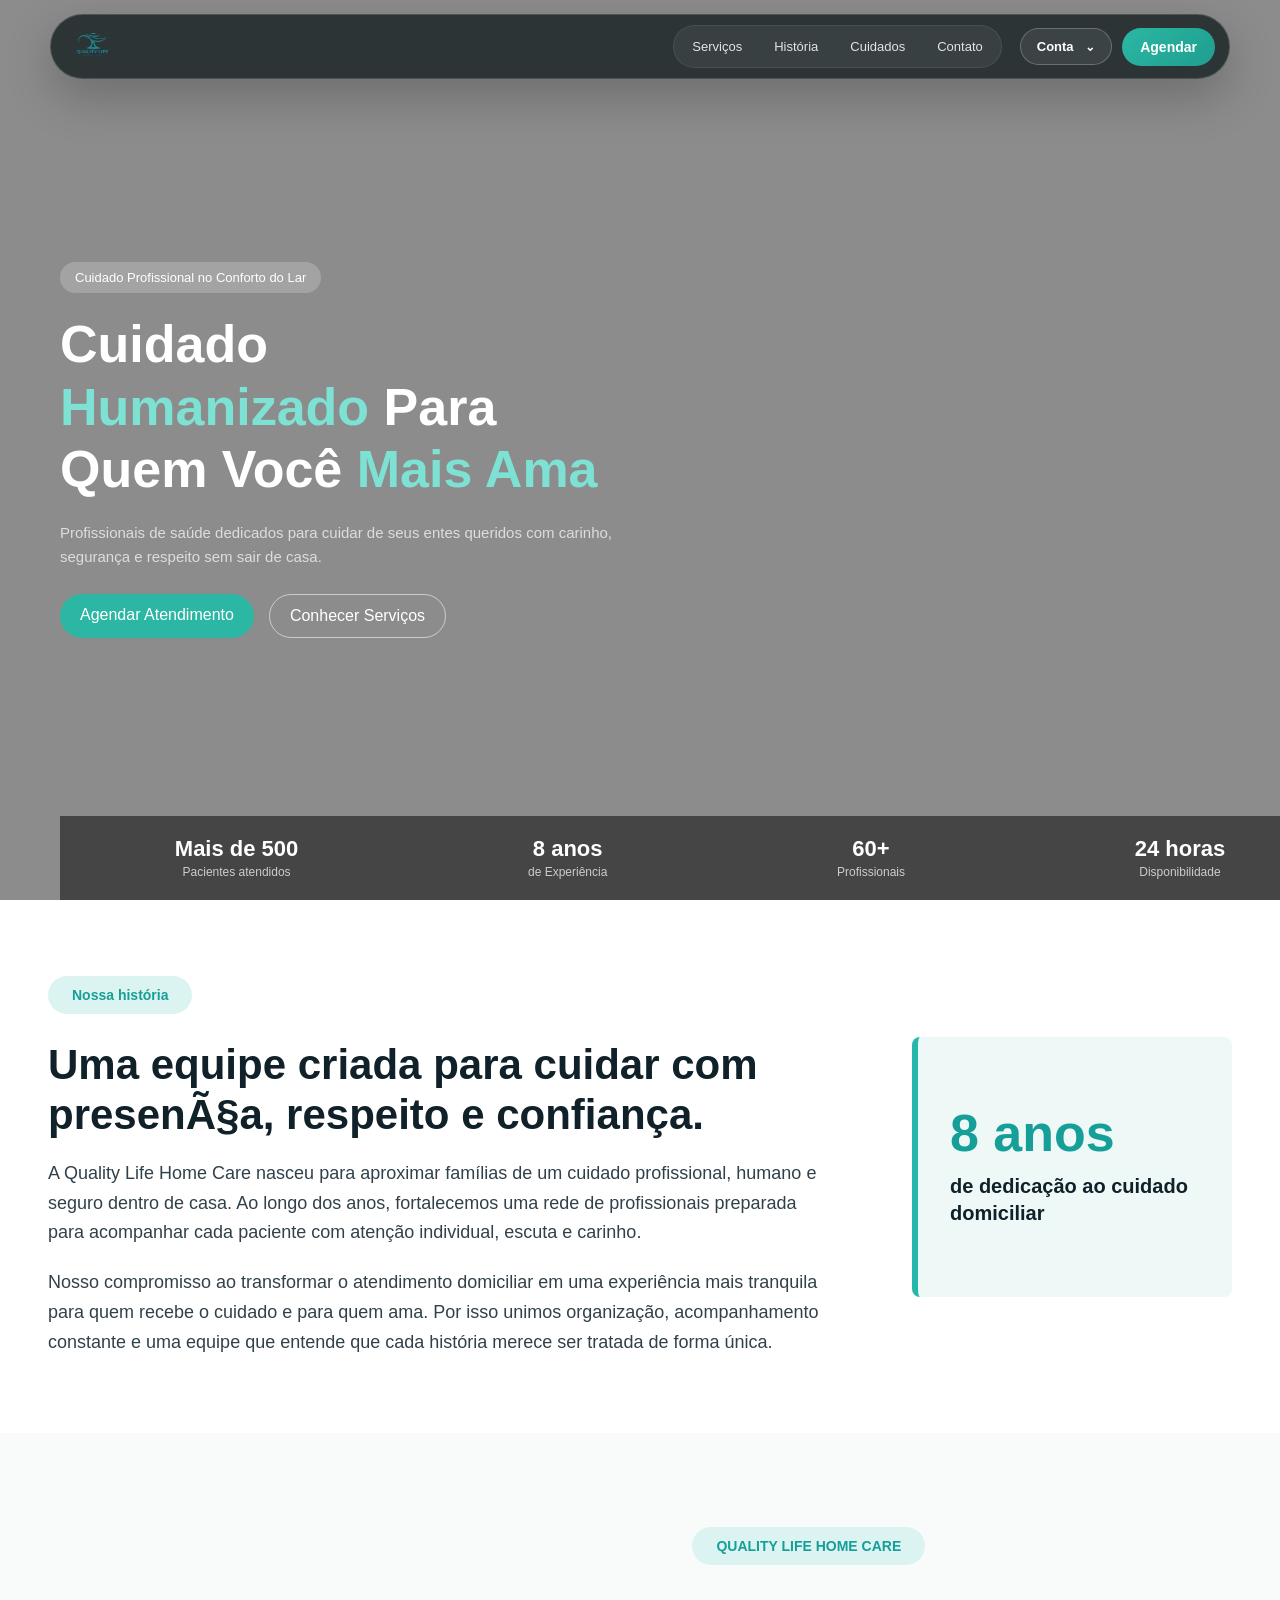
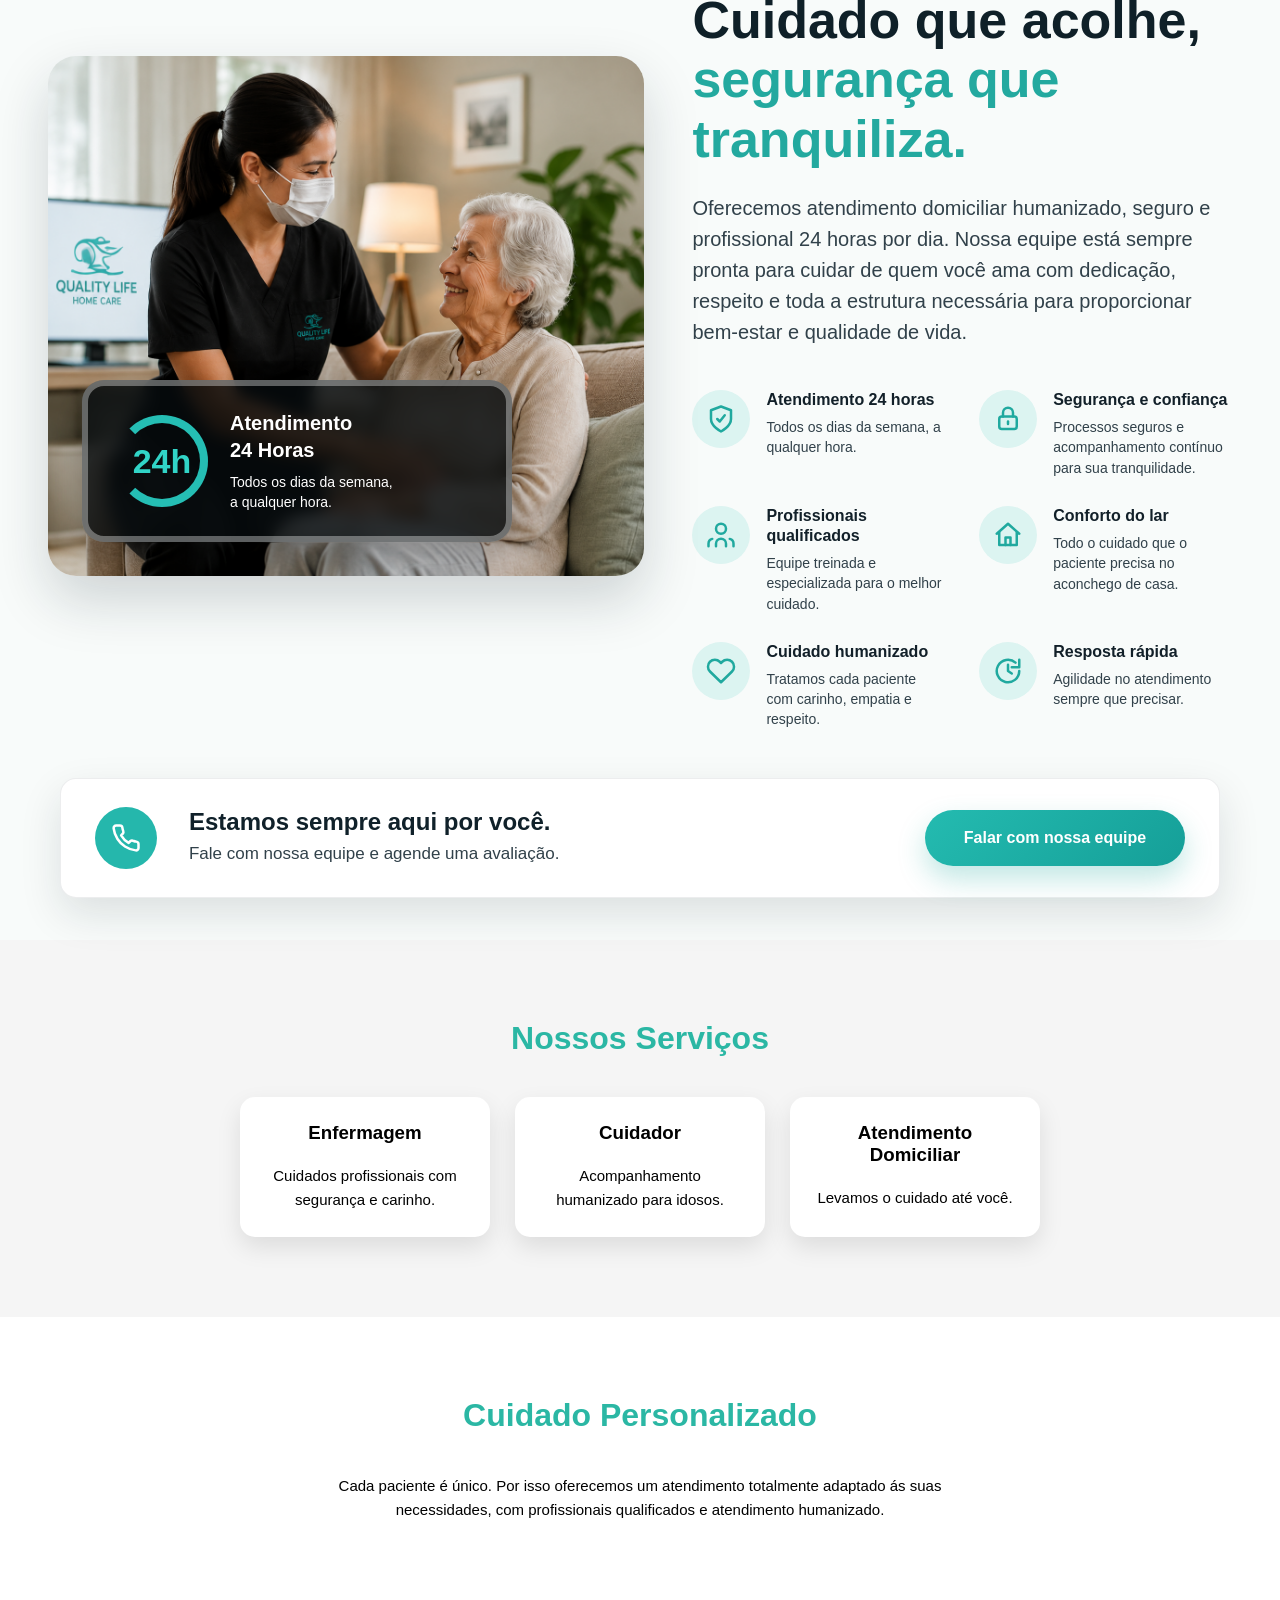
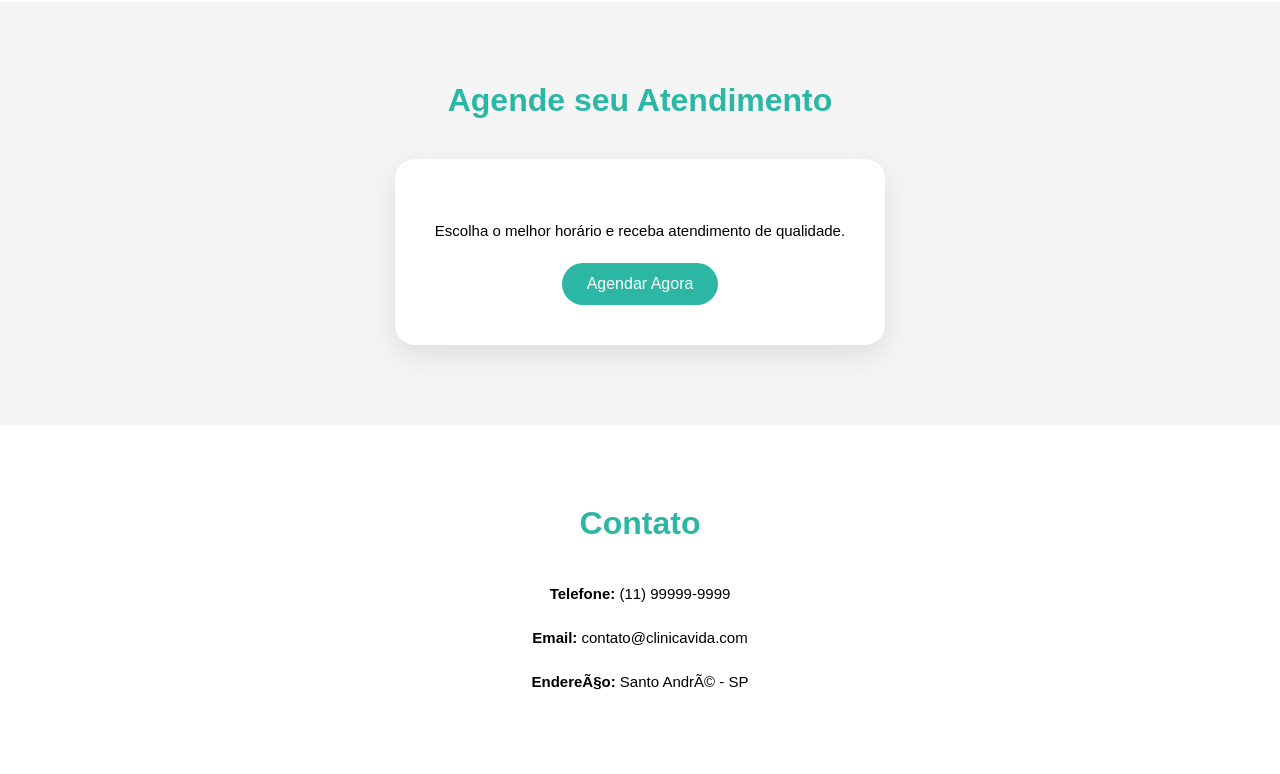
==== commit 351c5d19: "Atualização" ====
--- a/index.html
+++ b/index.html
@@ -1,4 +1,4 @@
-<!DOCTYPE html>
+﻿<!DOCTYPE html>
 <html lang="pt-br">
 <head>
 <meta charset="UTF-8">
@@ -43,22 +43,22 @@
     <div class="overlay"></div>
     
     <div class="content">
-        <div class="tag">â€¢ Cuidado Profissional no Conforto do Lar</div>
+        <div class="tag"> Cuidado Profissional no Conforto do Lar</div>
 
         <h1>
             Cuidado <br>
             <span class="highlight">Humanizado</span> Para <br>
-            Quem VocÃª <span class="highlight">Mais Ama</span>
+            Quem Você <span class="highlight">Mais Ama</span>
         </h1>
 
         <p>
-            Profissionais de saÃºde dedicados para cuidar de seus entes queridos
-            com carinho, seguranÃ§a e respeito â€” sem sair de casa.
+            Profissionais de saúde dedicados para cuidar de seus entes queridos
+            com carinho, segurança e respeito sem sair de casa.
         </p>
 
         <div class="buttons">
             <a href="agendamento.html" class="btn-primary">Agendar Atendimento</a>
-            <a href="#servicos" class="btn-secondary">Conhecer ServiÃ§os</a>
+            <a href="#servicos" class="btn-secondary">Conhecer Serviços</a>
         </div>
     </div>
     <div class="stats">
@@ -68,7 +68,7 @@
         </div>
         <div class="stat">
             <h2>8 anos</h2>
-            <span>de ExperiÃªncia</span>
+            <span>de Experiência</span>
         </div>
         <div class="stat">
             <h2>60+</h2>
@@ -85,29 +85,29 @@
 <!-- HISTÃ“RIA -->
 <section id="historia" class="history-section">
     <div class="history-content">
-        <span class="showcase-tag">Nossa histÃ³ria</span>
-        <h2>Uma equipe criada para cuidar com presenÃ§a, respeito e confianÃ§a.</h2>
+        <span class="showcase-tag">Nossa história</span>
+        <h2>Uma equipe criada para cuidar com presenÃ§a, respeito e confiança.</h2>
         <p>
-            A Quality Life Home Care nasceu para aproximar famÃ­lias de um cuidado
+            A Quality Life Home Care nasceu para aproximar famí­lias de um cuidado
             profissional, humano e seguro dentro de casa. Ao longo dos anos,
             fortalecemos uma rede de profissionais preparada para acompanhar cada
-            paciente com atenÃ§Ã£o individual, escuta e carinho.
+            paciente com atenção individual, escuta e carinho.
         </p>
         <p>
-            Nosso compromisso Ã© transformar o atendimento domiciliar em uma
-            experiÃªncia mais tranquila para quem recebe o cuidado e para quem ama.
-            Por isso unimos organizaÃ§Ã£o, acompanhamento constante e uma equipe que
-            entende que cada histÃ³ria merece ser tratada de forma Ãºnica.
+            Nosso compromisso ao transformar o atendimento domiciliar em uma
+            experiência mais tranquila para quem recebe o cuidado e para quem ama.
+            Por isso unimos organização, acompanhamento constante e uma equipe que
+            entende que cada história merece ser tratada de forma única.
         </p>
     </div>
 
     <div class="history-panel">
         <strong>8 anos</strong>
-        <span>de dedicaÃ§Ã£o ao cuidado domiciliar</span>
-    </div>
-</section>
-
-<!-- DESTAQUE HOME CARE -->
+        <span>de dedicação ao cuidado domiciliar</span>
+    </div>
+</section>
+
+
 <section class="home-care-showcase">
     <div class="showcase-media">
         <img src="img/cuidadora.png" alt="Cuidadora atendendo paciente em casa">
@@ -235,14 +235,14 @@
     </div>
 </section>
 
-<!-- SERVIÃ‡OS -->
+
 <section id="servicos" class="section">
-    <h2> Nossos ServiÃ§os</h2>
+    <h2> Nossos Serviços</h2>
 
     <div class="cards">
         <div class="card">
             <h3> Enfermagem</h3>
-            <p>Cuidados profissionais com seguranÃ§a e carinho.</p>
+            <p>Cuidados profissionais com segurança e carinho.</p>
         </div>
 
         <div class="card">
@@ -252,35 +252,34 @@
 
         <div class="card">
             <h3> Atendimento Domiciliar</h3>
-            <p>Levamos o cuidado atÃ© vocÃª.</p>
-        </div>
-    </div>
-</section>
-
-<!-- CUIDADO PERSONALIZADO -->
+            <p>Levamos o cuidado até você.</p>
+        </div>
+    </div>
+</section>
+
+
 <section id="cuidados" class="section alt">
     <h2> Cuidado Personalizado</h2>
 
     <div class="texto">
         <p>
-            Cada paciente Ã© Ãºnico. Por isso oferecemos um atendimento
-            totalmente adaptado Ã s suas necessidades, com profissionais
+            Cada paciente é único. Por isso oferecemos um atendimento
+            totalmente adaptado ás suas necessidades, com profissionais
             qualificados e atendimento humanizado.
         </p>
     </div>
 </section>
 
-<!-- AGENDADOR -->
 <section id="agendador" class="section">
     <h2> Agende seu Atendimento</h2>
 
     <div class="agendar-box">
-        <p>Escolha o melhor horÃ¡rio e receba atendimento de qualidade.</p>
+        <p>Escolha o melhor horário e receba atendimento de qualidade.</p>
         <a href="agendamento.html" class="btn">Agendar Agora</a>
     </div>
 </section>
 
-<!-- CONTATO -->
+
 <section id="contato" class="section alt">
     <h2> Contato</h2>
 
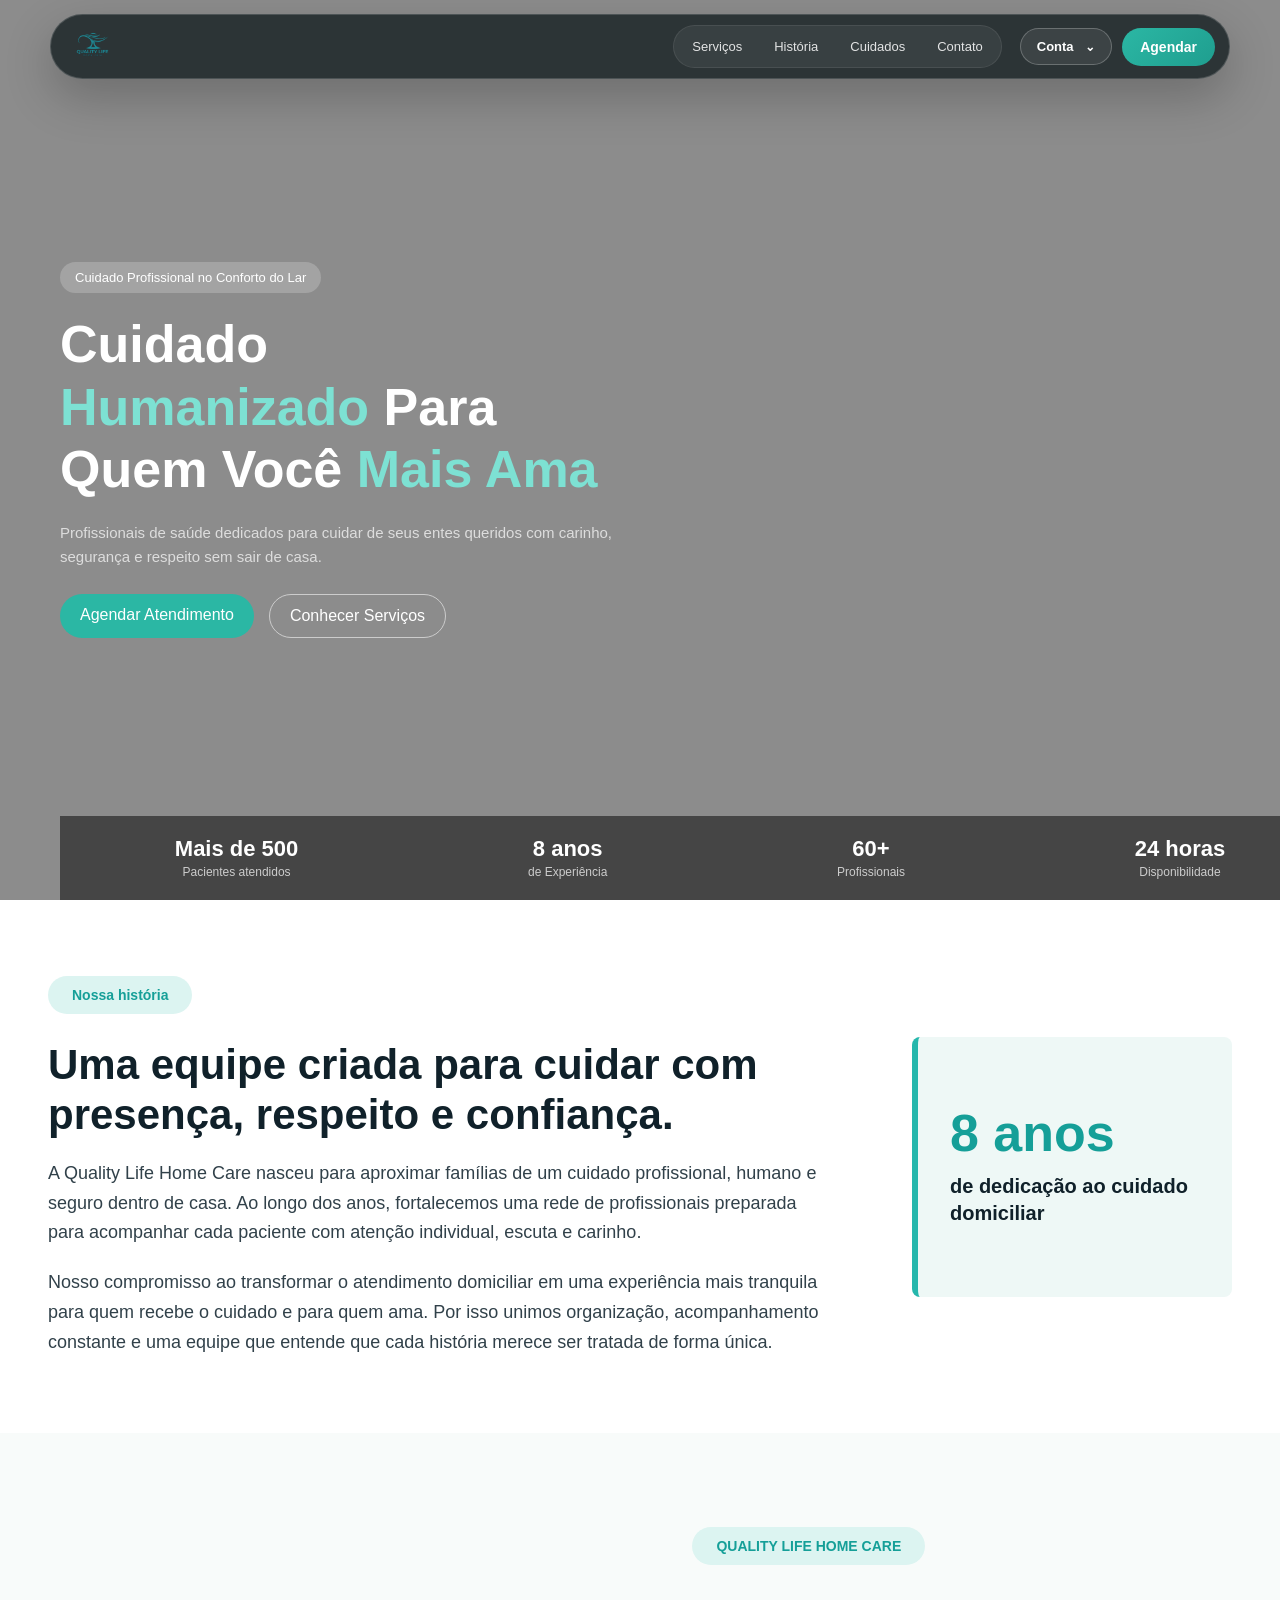
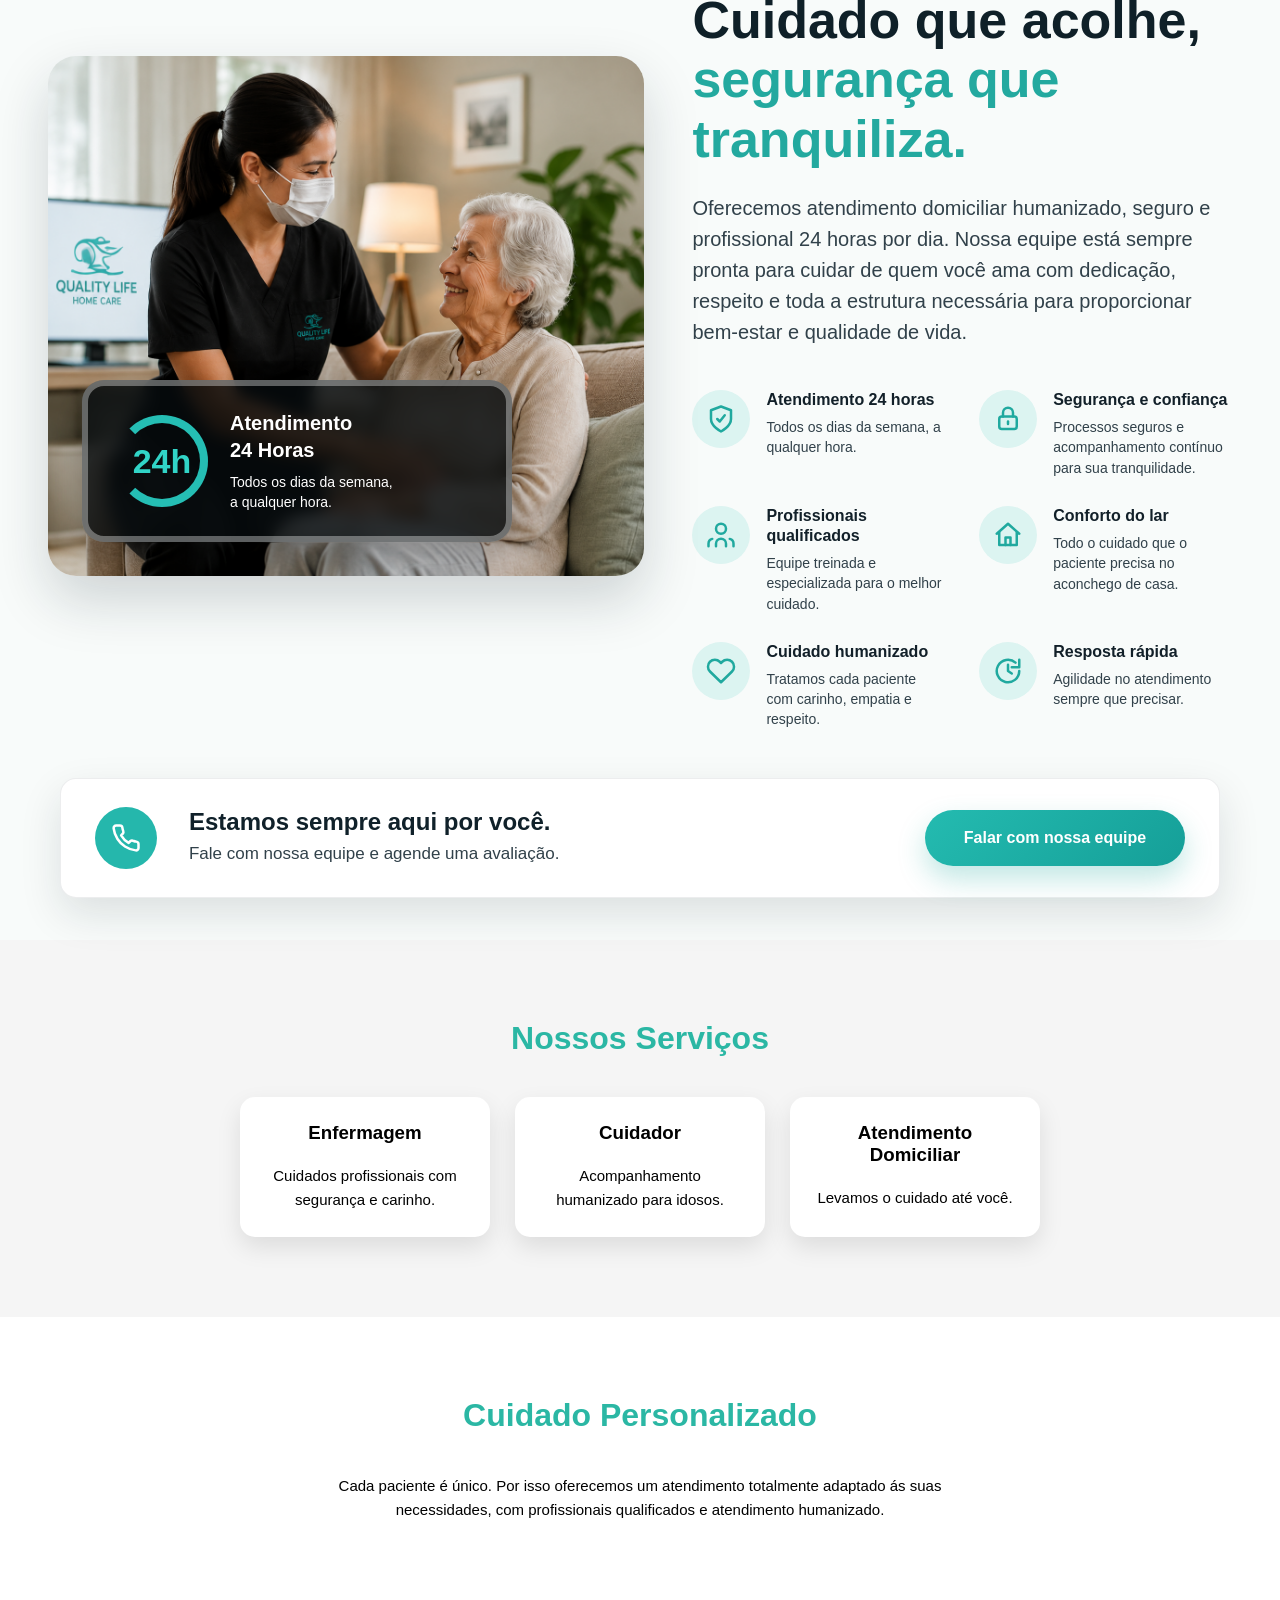
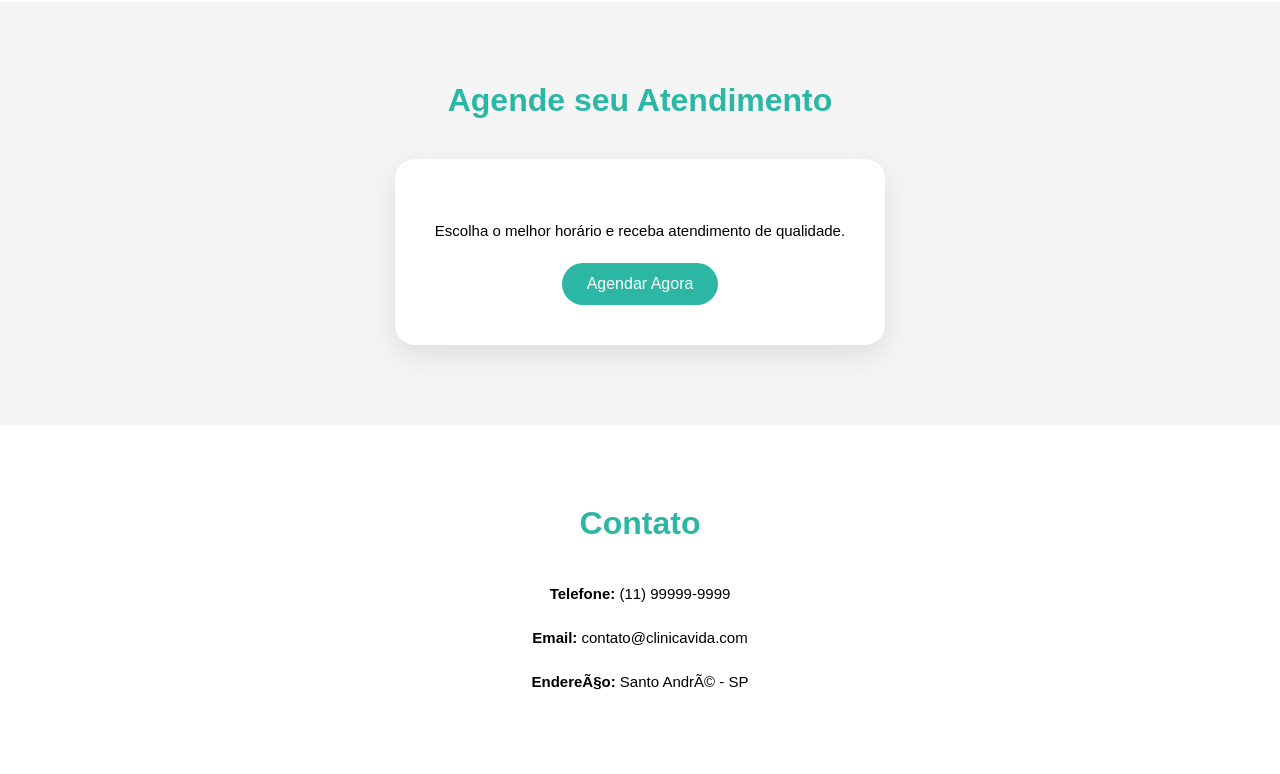
==== commit 70af9cc8: "Atualização" ====
--- a/index.html
+++ b/index.html
@@ -86,7 +86,7 @@
 <section id="historia" class="history-section">
     <div class="history-content">
         <span class="showcase-tag">Nossa história</span>
-        <h2>Uma equipe criada para cuidar com presenÃ§a, respeito e confiança.</h2>
+        <h2>Uma equipe criada para cuidar com presença, respeito e confiança.</h2>
         <p>
             A Quality Life Home Care nasceu para aproximar famí­lias de um cuidado
             profissional, humano e seguro dentro de casa. Ao longo dos anos,
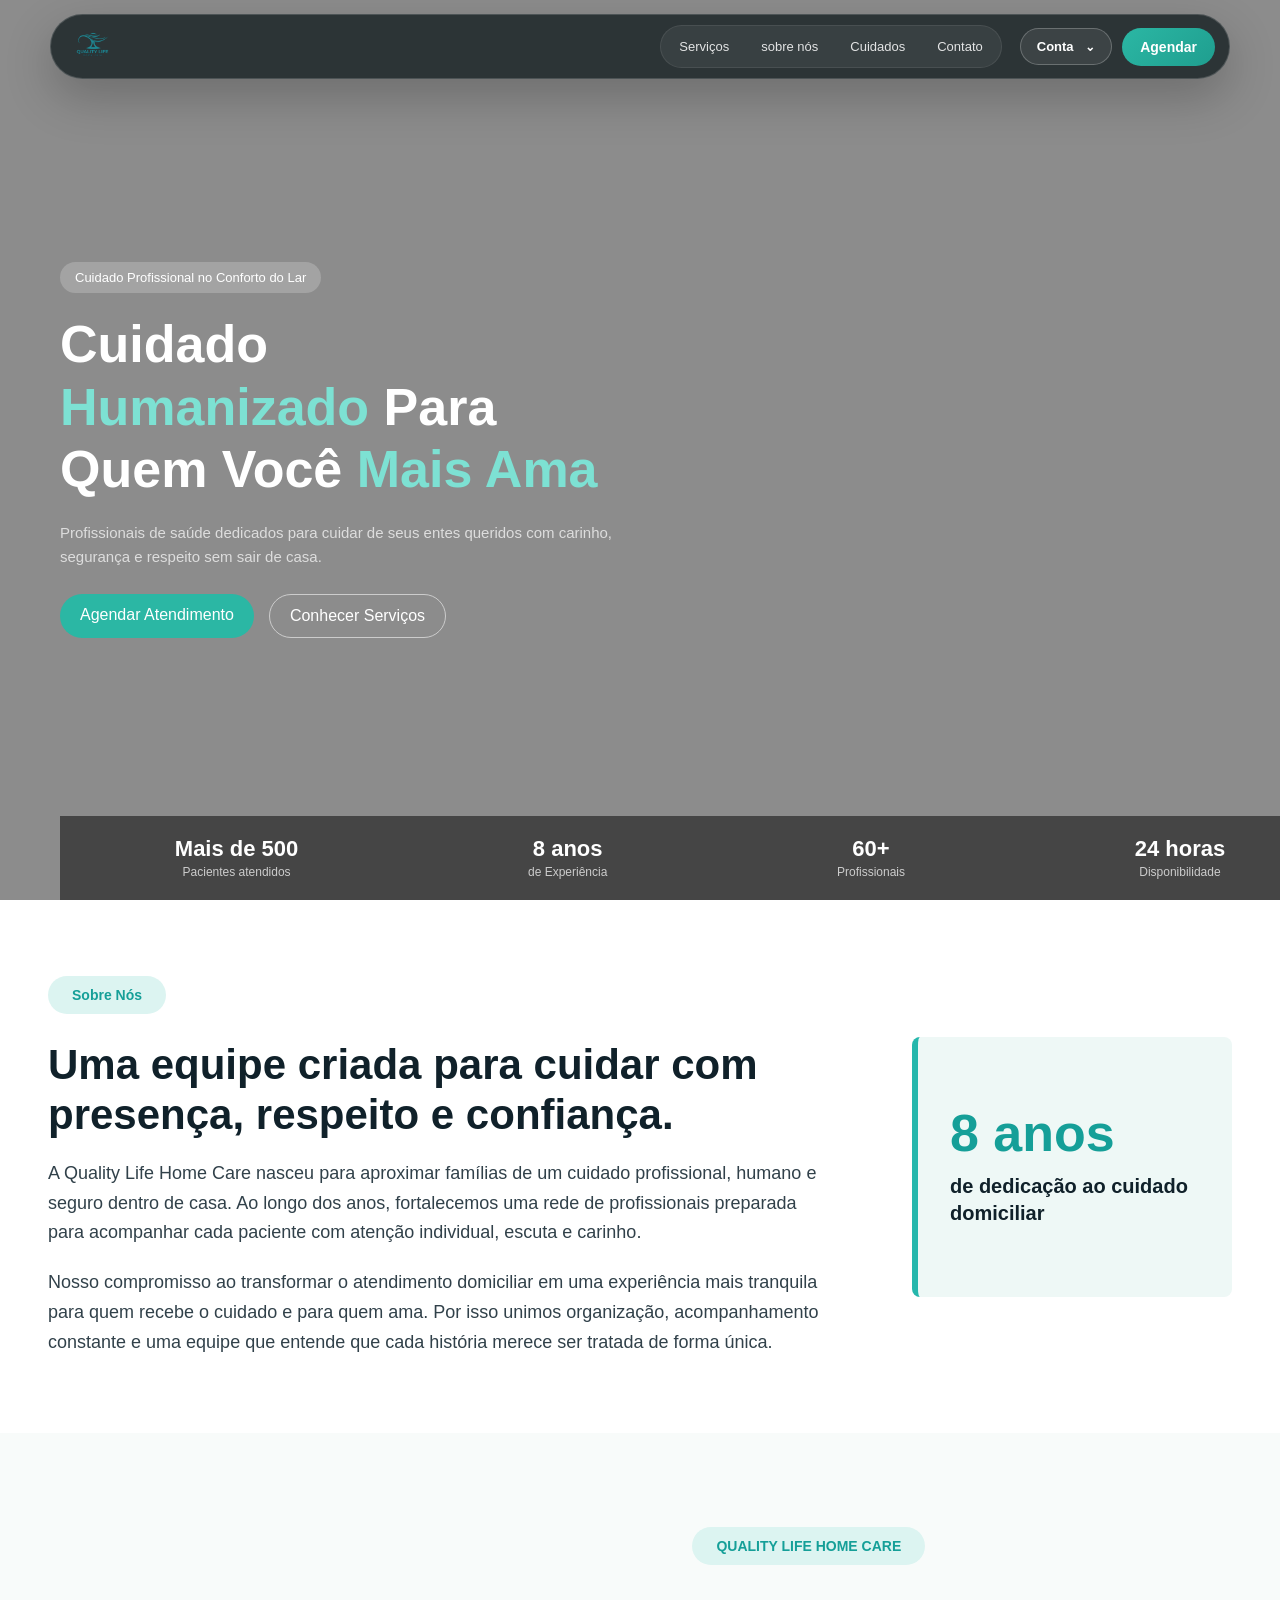
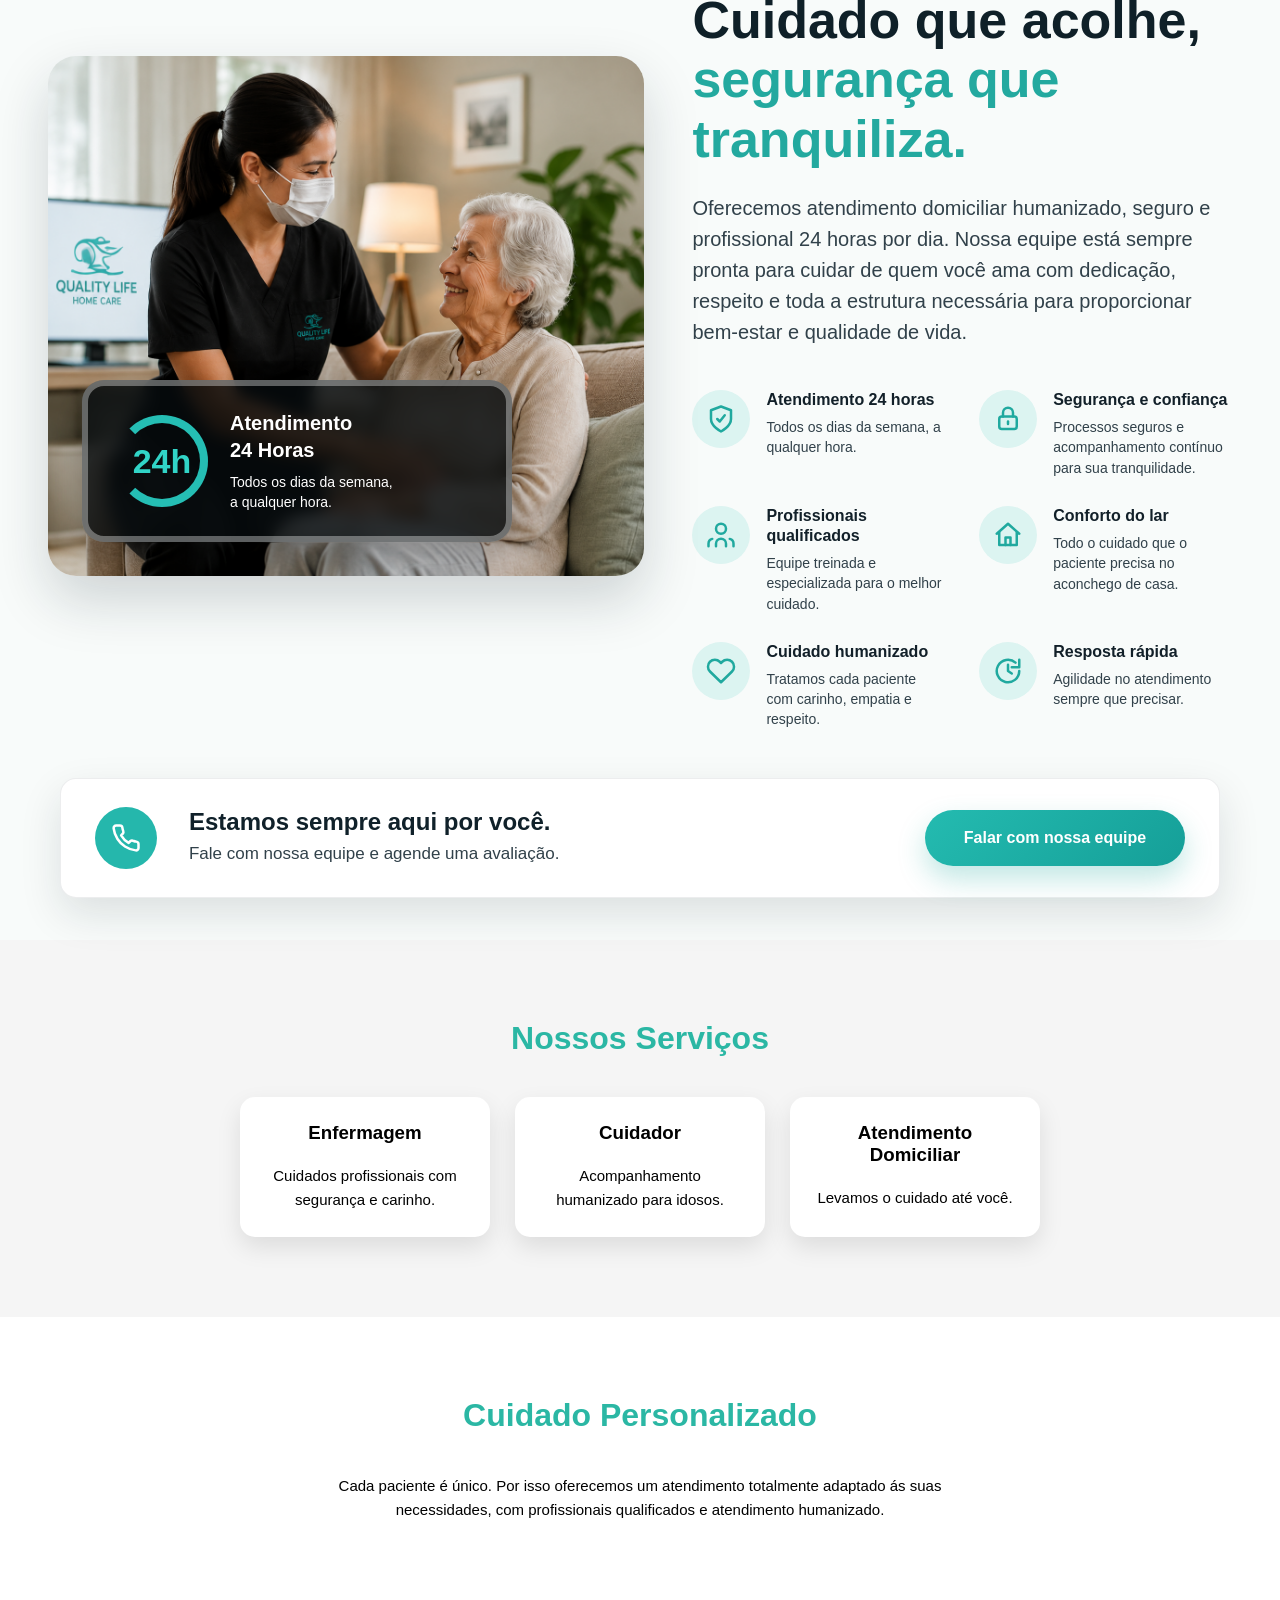
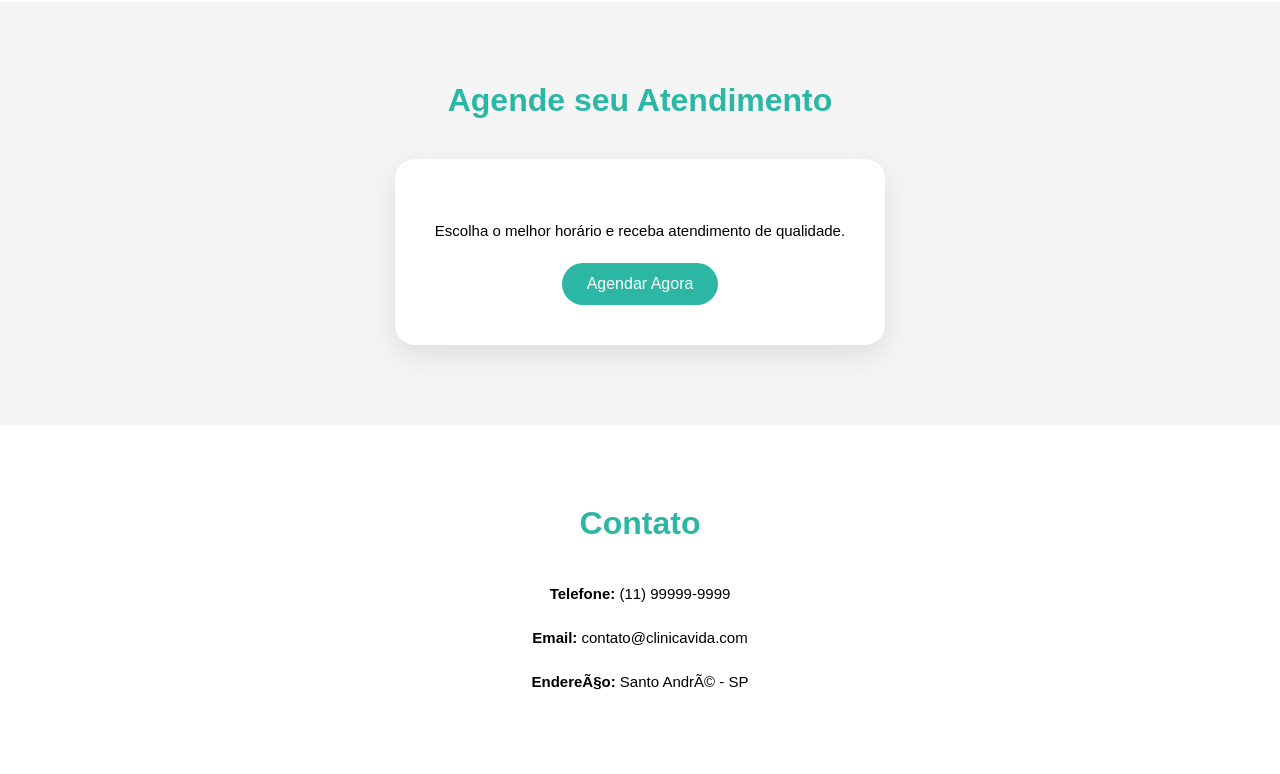
==== commit b65d34ef: "Atualização" ====
--- a/index.html
+++ b/index.html
@@ -16,7 +16,7 @@
     <div class="nav-links">
         <nav class="menu" aria-label="Menu principal">
             <a href="#servicos">Serviços</a>
-            <a href="#historia">História</a>
+            <a href="#historia">sobre nós</a>
             <a href="#cuidados">Cuidados</a>
             <a href="#contato">Contato</a>
         </nav>
@@ -85,7 +85,7 @@
 <!-- HISTÃ“RIA -->
 <section id="historia" class="history-section">
     <div class="history-content">
-        <span class="showcase-tag">Nossa história</span>
+        <span class="showcase-tag">Sobre Nós</span>
         <h2>Uma equipe criada para cuidar com presença, respeito e confiança.</h2>
         <p>
             A Quality Life Home Care nasceu para aproximar famí­lias de um cuidado
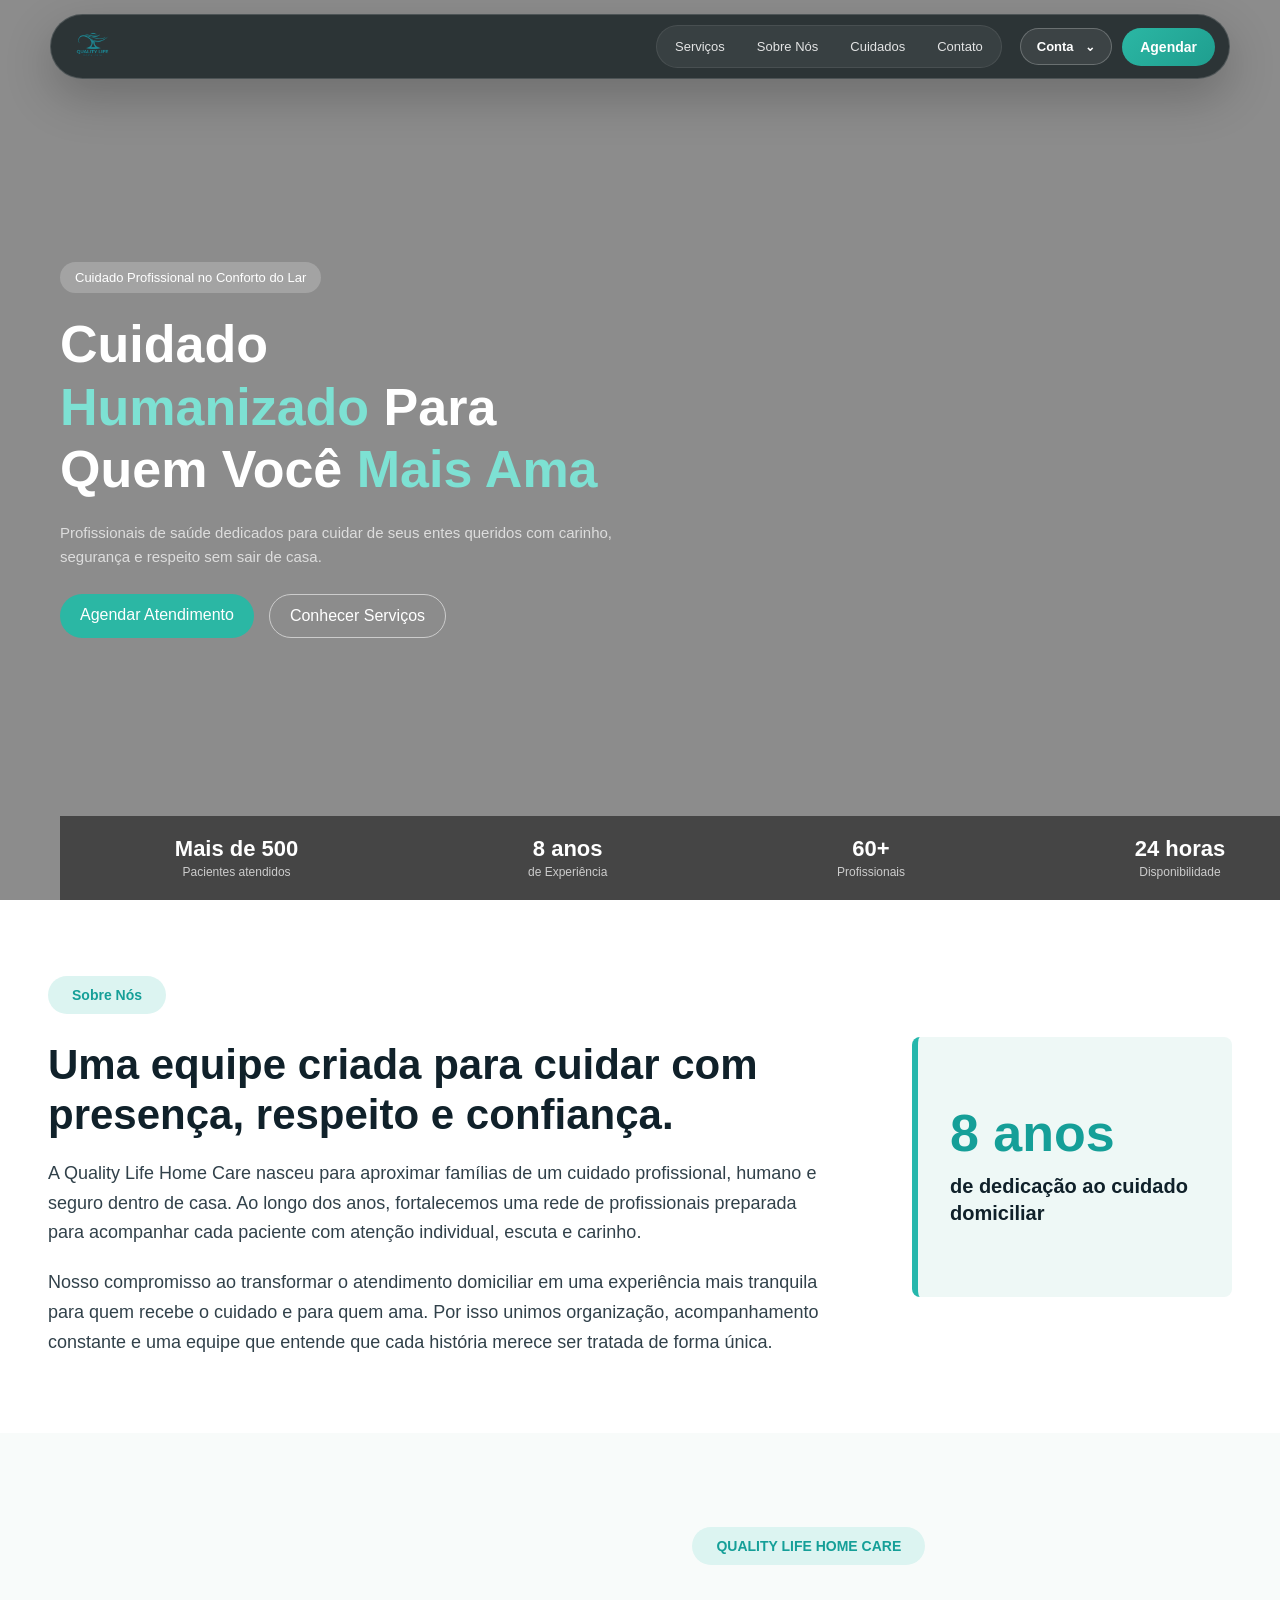
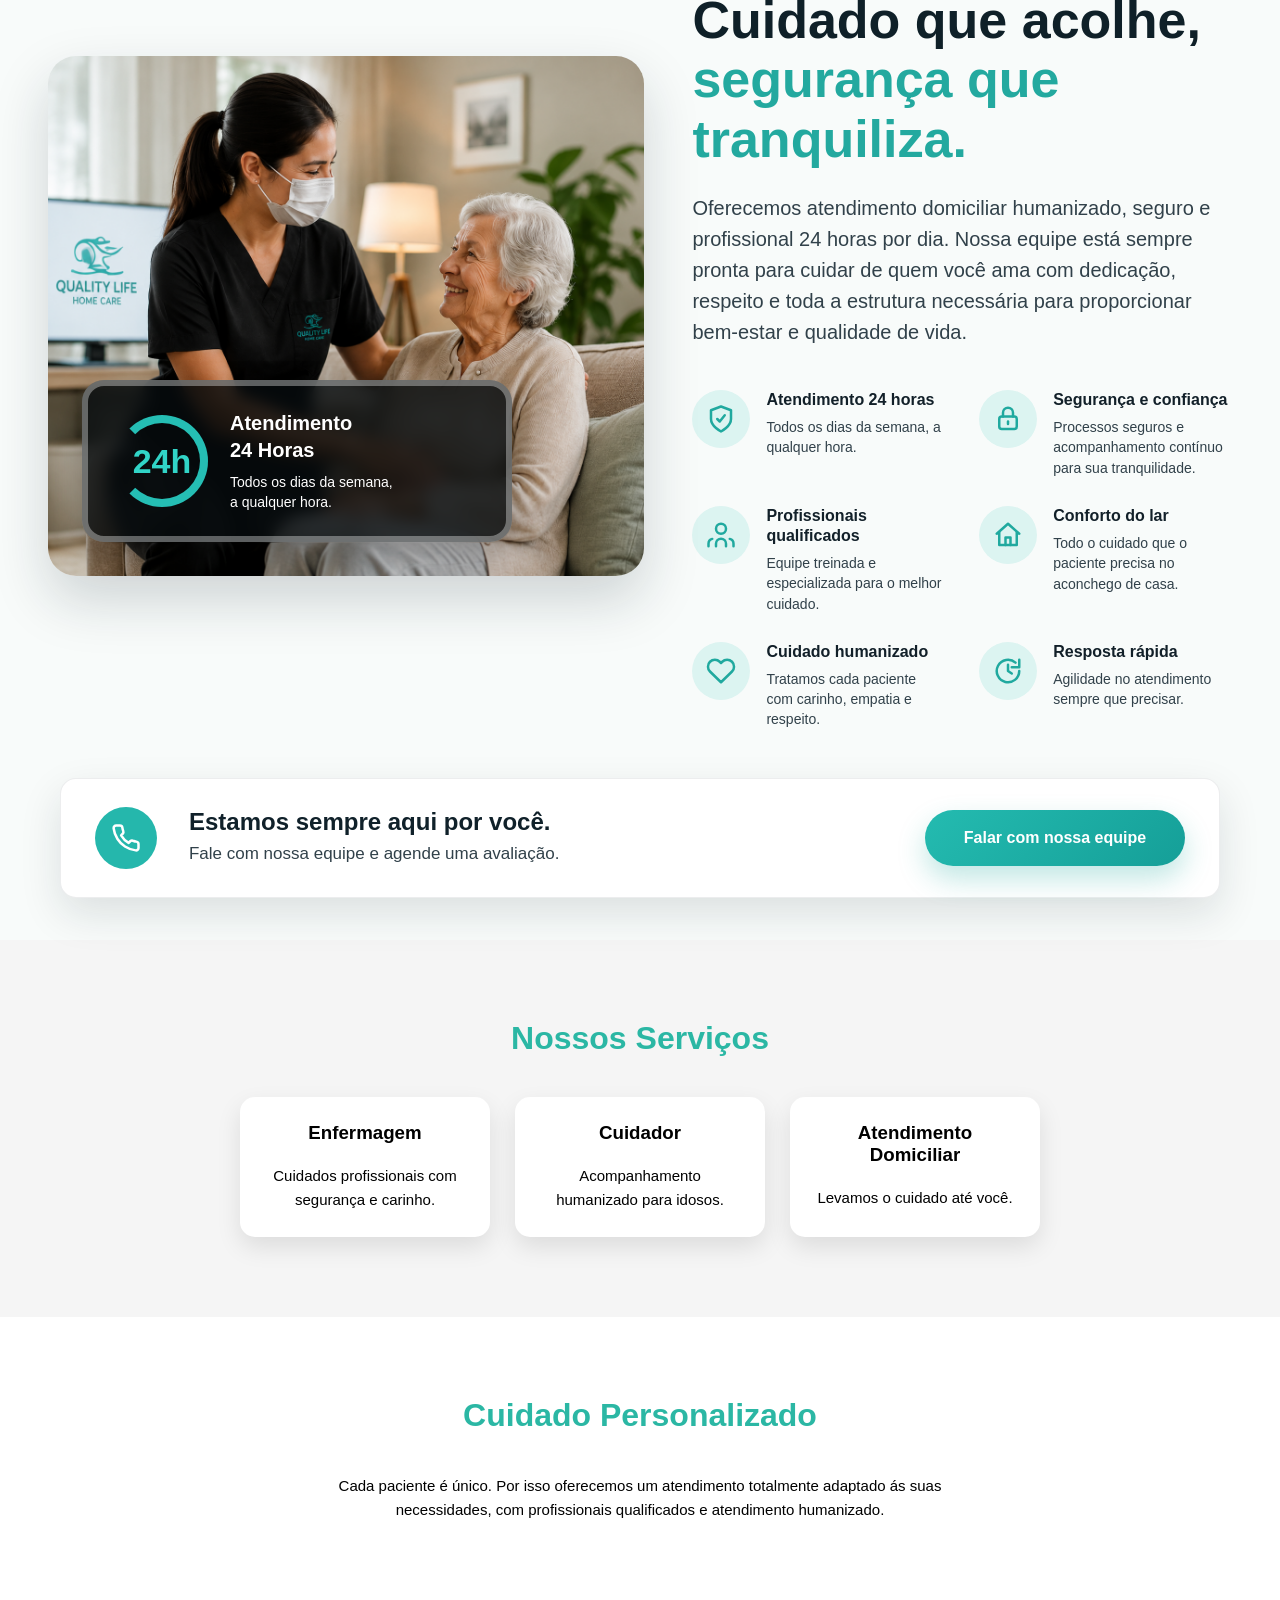
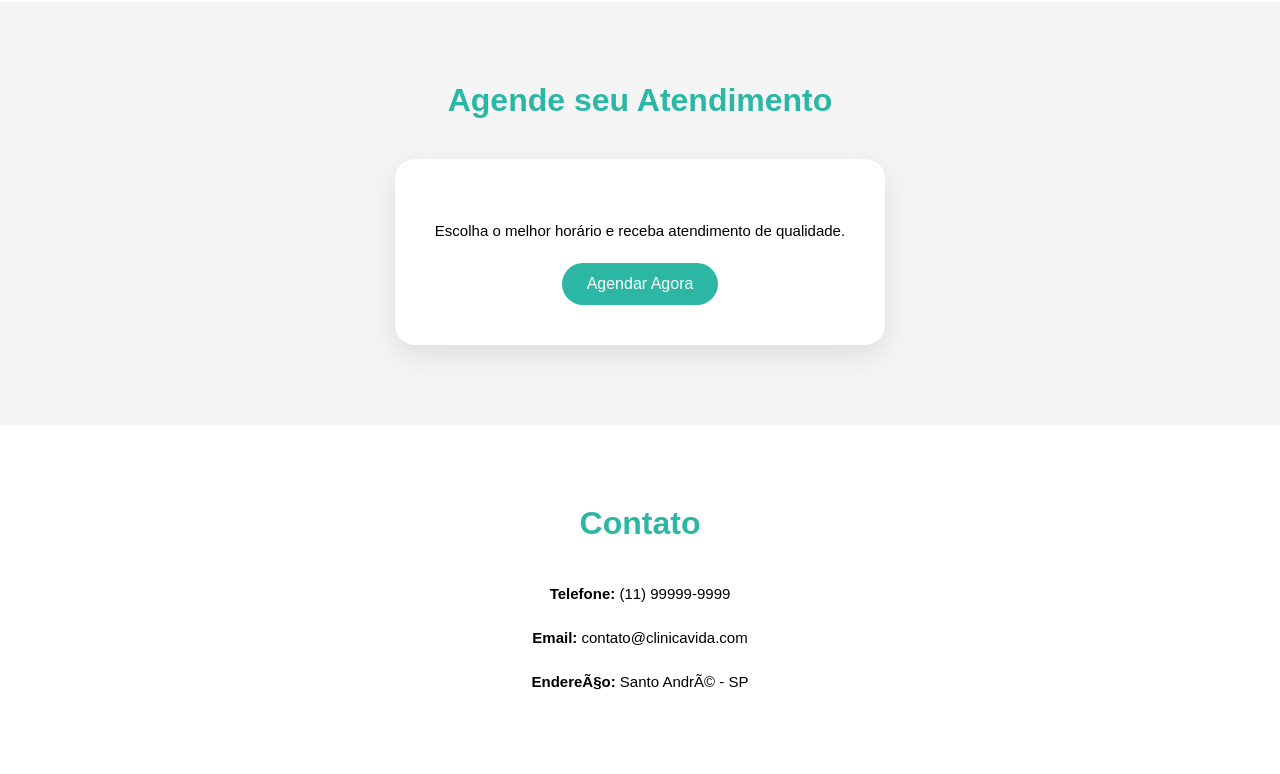
==== commit 6cc3879c: "Atualização" ====
--- a/index.html
+++ b/index.html
@@ -16,7 +16,7 @@
     <div class="nav-links">
         <nav class="menu" aria-label="Menu principal">
             <a href="#servicos">Serviços</a>
-            <a href="#historia">sobre nós</a>
+            <a href="#historia">Sobre Nós</a>
             <a href="#cuidados">Cuidados</a>
             <a href="#contato">Contato</a>
         </nav>
